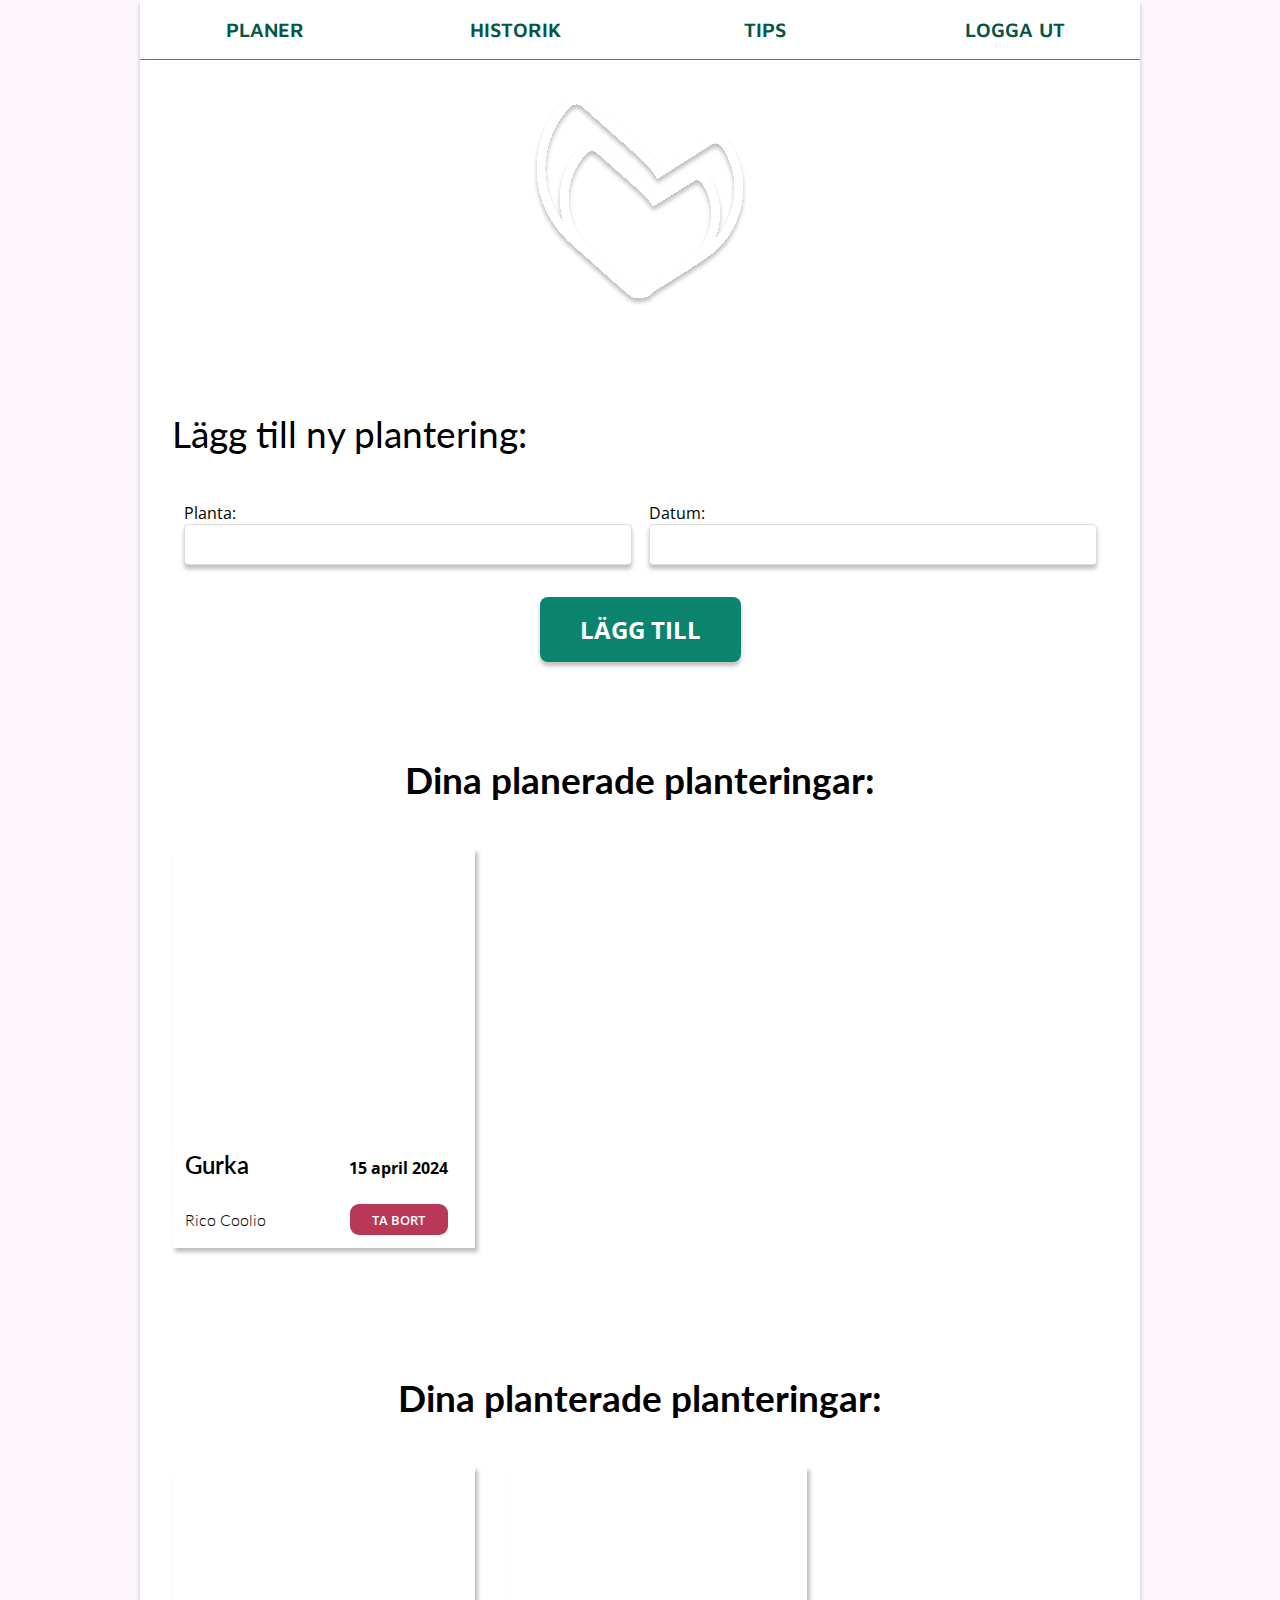
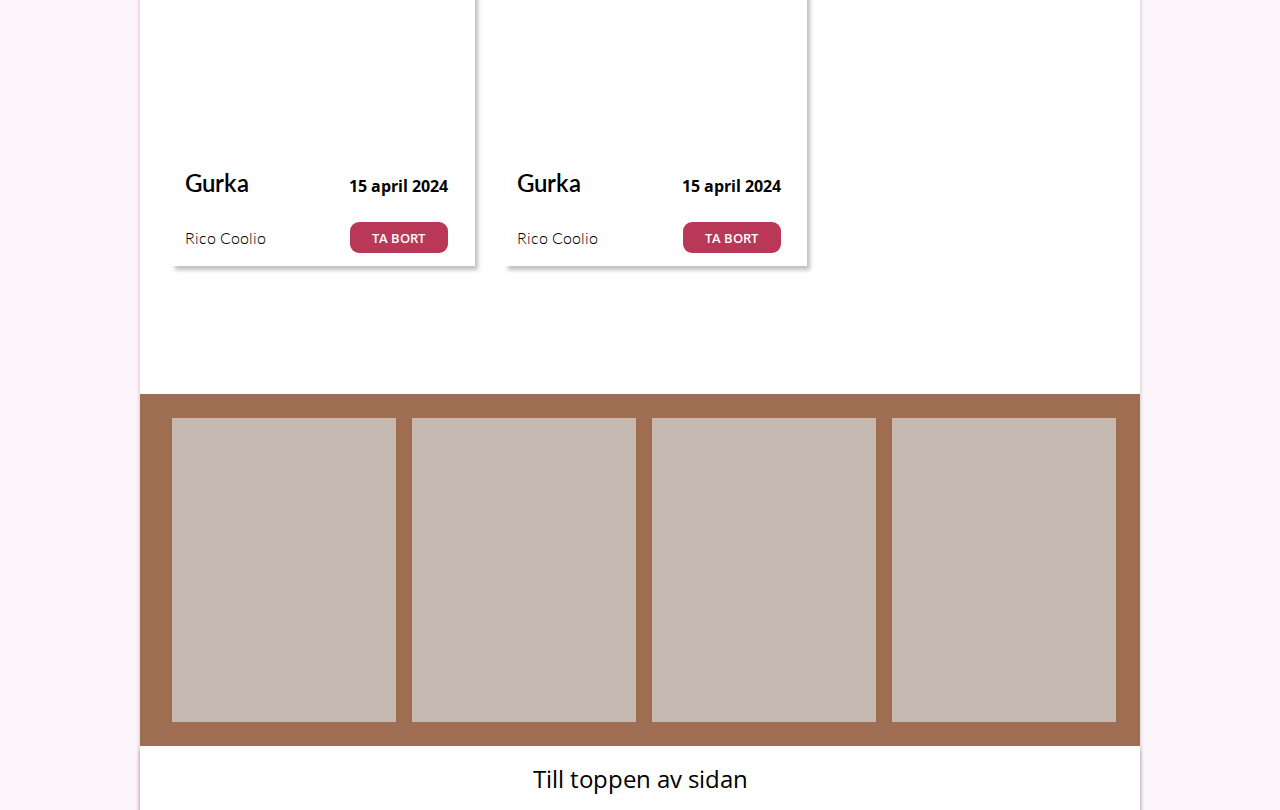
==== mina_sidor.html @ b03bbdb6 "Co-authored-by: Zypherkill <Zypherkill@users.noreply.github.com> Co-authored-by: Tim Verlage <Tivva3" ====
<!DOCTYPE html>
<html lang="en">
<head>
	<meta charset="UTF-8">
	<meta name="viewport" content="width=device-width, initial-scale=1.0">
	<link rel="stylesheet" href="style.css">
	<title>Mina Sidor</title>
</head>
<body>
	<div class="wrapper">
	<header class="mina-sidor-header">
		<nav class="navigation-menu">
			<a href="index.html">PLANER</a>
			<a href="#">HISTORIK</a>
			<a href="#">TIPS</a>
			<a href="#">LOGGA UT</a>
		</nav>
		<figure class="mina-sidor-logo">
		<img src="assets/plannedplanthoodlogo.svg" alt="Logotyp">
		<h1>Mina sidor</h1>
	</figure>
	</header>
	<main class="mina-sidor-main">
		<section class="form-input">
		<h2>Lägg till ny plantering:</h2>
		<form class="mina-sidor-input">
			<section class="input-grupp">
			<label for="plant">Planta:</label>
			<input type="text" id="plant" name="plant" value="">
		</section>
		<section class="input-grupp">
			<label for="date">Datum:</label>
			<input type="text" id="date" name="date" value="">
		</section>
		</form>
		<button class="add-btn">LÄGG TILL</button>
	</section>
	<h2>Dina planerade planteringar:</h2>
		<section class="mina-sidor-planned-1">
		<figure class="grid-view-1">
            <figure class="plant-1">
              <img src="assets/plant.svg" alt="Gurka">
            </figure>
            <section class="text-container">
            <h3>Gurka</h3>
            <h4>15 april 2024</h4>
            <p>Rico Coolio</p>
            <button class="ta-bort-btn">TA BORT</button>
          </section>
		</figure>
		</section>
		<h2>Dina planterade planteringar:</h2>
		<section class="mina-sidor-planned-2">
			<figure class="grid-view-1">
				<figure class="plant-1">
				  <img src="assets/plant.svg" alt="Gurka">
				</figure>
				<section class="text-container">
				<h3>Gurka</h3>
				<h4>15 april 2024</h4>
				<p>Rico Coolio</p>
				<button class="ta-bort-btn">TA BORT</button>
			  </section>
			</figure>
			<figure class="grid-view-1">
				<figure class="plant-1">
				  <img src="assets/plant.svg" alt="Gurka">
				</figure>
				<section class="text-container">
				<h3>Gurka</h3>
				<h4>15 april 2024</h4>
				<p>Rico Coolio</p>
				<button class="ta-bort-btn">TA BORT</button>
			  </section>
			</figure>
		</section>
	</main>

	<footer class="mina-sidor-footer">
		<section class="footer-grid">
			<figure class="footer-image-1">
			</figure>
			<figure class="footer-image-2">
			</figure>
			<figure class="footer-image-3">
			</figure>
			<figure class="footer-image-4">
			</figure>
		</section>
	<section class="footer-navigation">
		<a href="#">Till toppen av sidan</a>
	  </section>
	</footer>

</div>
</body>
</html>
---- style.css ----
@import url('https://fonts.googleapis.com/css2?family=Maven+Pro:wght@400..900&family=Open+Sans:ital,wght@0,300..800;1,300..800&family=Lato:ital,wght@0,100;0,300;0,400;0,700;0,900;1,100;1,300;1,400;1,700;1,900&display=swap');

* {
    box-sizing: border-box;
    margin: 0;
    padding: 0;
}

body {
    background-color: #FCF6FC;
    height: 100vh;
    display: flex;
    justify-content: center;
    align-items: flex-start;
}

.wrapper {
    max-width: 1000px;
    background-color: #FFFFFF;
    width: 100%;
    box-shadow: 0px 4px 4px 0px #00000040;
}

/* ****** HEADER ****** */

.header {
    display: grid;
    width: 100%;
    grid-template-columns: 1fr 1fr;
    grid-template-rows: auto auto;

    .box-bottom, .box-top, .header-img{
        display: flex;
        align-items: center;
        justify-content: center;
    }

    .header-img {
        background-image: url('https://images.unsplash.com/photo-1615671524701-9c3dde8fdaa0?q=80&w=2000&auto=format&fit=crop&ixlib=rb-4.0.3&ixid=M3wxMjA3fDB8MHxwaG90by1wYWdlfHx8fGVufDB8fHx8fA%3D%3D');
        background-size: cover;
        background-position: center;
        background-repeat: no-repeat;
        grid-column: 1;
        grid-row: 1/3;
    }
    .box-top {
        background-color: #9E6D52;
        grid-column: 2;
    }

    .box-bottom {
        background-color: #0A846E;
        grid-column: 2;
    }
    .box-top img, .box-bottom img{
        height: 80%;
    }
}

/* ****** NAVIGATION MENY ****** */
.navigation-menu {
    display: flex;
    list-style: none;
    font-family: 'Maven Pro', sans-serif;
    color: #055647;
    border-bottom: 1px solid #0f9e84;
    height: 3.75rem;
    align-items: center;
    font-size: 1.25rem;
    font-weight: 600;
    justify-content: space-around;

    a {
        text-decoration: none;
        color: inherit;
        line-height: 3.75rem;
        text-align: center;
        width: 25%;
    }

    a:hover {
        background-color: #0f9e84;
        color: white;
    }

}

/* ****** MAIN ****** */

.main-h1{
    font-family: "Maven Pro", sans-serif;
    font-weight: 500;
    margin-top: 2rem;
    color: #0A846E;
    font-size: 3rem;
    text-align: center;
}

/* wrapper runt cirkel o text */
.top-main-box, .bottom-main-box {
    margin: 2rem;
    width: auto;
    display: grid;
    gap:1rem;
    max-width: 95%;
}

.top-main-box {
    grid-template-columns: 1fr 2fr;
    align-items: center;
}

/* cirkel i main */
.circle-main {
    display: flex;
    align-items: center;
    justify-content: center;
    width: 380px;
    height: 380px;
    border-radius: 50%;
    background-color: #0A846E;
    overflow: hidden;
}

/* text ruta i main */
.top-main-text, .bottom-main-text {
    gap:1rem;
    margin-left: 2rem;
    display: flex;
    flex-direction: column;
}

/* h2 text */
.top-main-text h2, .bottom-main-text h2 {
    font-size: 2rem;
    font-weight: 700;
    font-family: "Open Sans", sans-serif;
    align-self: flex-start;
}

/* p text */
.top-main-text p, .bottom-main-text p {
    font-size: 1.1rem;
    font-family: "Open Sans", sans-serif;
}

/* Gemensam styling för gröna knappar */
.så-tips-btn, .visa-fler-btn, .planterade-plantor-btn, .add-btn {
    font-family: "Open Sans", sans-serif;
    background-color: #0A846E;
    color: white;
    padding: 1rem 2.5rem;
    border-radius: 8px;
    border: none;
    font-size: 1.5rem;
    font-weight: 700;
    cursor: pointer;
    box-shadow: 0px 4px 4px 0px #00000040;
}

/* Individuell styling för gröna knappar */

.så-tips-btn {
    align-self: flex-end;
}

.planterade-plantor-btn {
    align-self: flex-start;
}

.show-more { /* Centrerar "Visa fler" */
    display: flex;
    justify-content: center;
}

/* Styling för "plantkorten" */

.grid-section {
    display: grid;
    justify-content: center;
    grid-template-columns: repeat(3, 1fr);
    gap: 1.6rem;
    padding: 2rem;
}

.grid-section h2 {
    grid-column: 2/4;
    font-family: 'Lato', sans-serif;
    font-size: 2rem;
    font-weight: 600;
    text-align: center;
}

.grid-view-1,.grid-view-2,.grid-view-3,
.grid-view-4,.grid-view-5,.grid-view-6 {
    display: flex;
    flex-direction: column;
    box-shadow: 3px 4px 4px 0px #00000040;
    max-height: 25rem;
}

.ta-bort-btn{
    background-color: #B93857;
    color: white;
    padding: .1rem .4rem;
    border-radius: 9px;
    border: none;
    margin:.8rem .8rem ;
    cursor: pointer;
}

.ta-bort-btn:hover{
    background-color: #7e192f;
    color: white;

}

.text-container {
    display: grid;
    grid-template-columns: repeat(2, 1fr);
    grid-template-rows: repeat(2, 1fr);


    h3 {
        font-family: 'Lato', sans-serif;
        font-size: 1.5rem;
        font-weight: 600;
        grid-column: 1/2;
        grid-row: 1;
        align-self: flex-end;
        margin:.8rem .8rem;
        margin-right: 0;
    }

    p {
        grid-column: 1/2;
        grid-row: 2;
        font-family: 'Lato', sans-serif;
        font-size: 1rem;
        font-weight: 300;
        margin:.8rem .8rem;
        margin-right: 0;
        align-self: center;
    }

    h4 {
        grid-column: 2;
        grid-row: 1;
        font-family: 'Open Sans', sans-serif;
        font-size: 1rem;
        font-weight: bold;
        text-align: center;
        align-self: flex-end;
        margin:.8rem .8rem ;

    }

    button {
        grid-column: 2;
        font-family: 'Open Sans', sans-serif;
        padding: 0.4rem 1.4rem;
        justify-self: center;
        font-weight: 600;
        display: block;
    }

    .trash {
        display: none;
        grid-column: 2;
        justify-self: flex-end;
        border: none;
        font-size: 1.3rem;
        background-color: #FFFFFF;
    }



}

/* Bakgrundsbilder */
.plant-1 {
background-image: url(https://images.unsplash.com/photo-1518568403628-df55701ade9e?q=80&w=2940&auto=format&fit=crop&ixlib=rb-4.0.3&ixid=M3wxMjA3fDB8MHxwaG90by1wYWdlfHx8fGVufDB8fHx8fA%3D%3D);
}
.plant-2 {
    background-image: url(https://images.unsplash.com/photo-1596199050105-6d5d32222916?q=80&w=2639&auto=format&fit=crop&ixlib=rb-4.0.3&ixid=M3wxMjA3fDB8MHxwaG90by1wYWdlfHx8fGVufDB8fHx8fA%3D%3D);
}
.plant-3 {
    background-image: url(https://images.unsplash.com/photo-1565698228480-eec300c9679b?q=80&w=2806&auto=format&fit=crop&ixlib=rb-4.0.3&ixid=M3wxMjA3fDB8MHxwaG90by1wYWdlfHx8fGVufDB8fHx8fA%3D%3D);
}
.plant-4 {
    background-image: url(https://images.unsplash.com/photo-1687878269804-63e8b50e3ddc?q=80&w=2940&auto=format&fit=crop&ixlib=rb-4.0.3&ixid=M3wxMjA3fDB8MHxwaG90by1wYWdlfHx8fGVufDB8fHx8fA%3D%3D);
}
.plant-5 {
    background-image: url(https://images.unsplash.com/photo-1555447740-03e40562af94?q=80&w=2787&auto=format&fit=crop&ixlib=rb-4.0.3&ixid=M3wxMjA3fDB8MHxwaG90by1wYWdlfHx8fGVufDB8fHx8fA%3D%3D);
}
.plant-6 {
    background-image: url(https://images.unsplash.com/photo-1627989230968-d0b8e2d1a398?q=80&w=2962&auto=format&fit=crop&ixlib=rb-4.0.3&ixid=M3wxMjA3fDB8MHxwaG90by1wYWdlfHx8fGVufDB8fHx8fA%3D%3D);
}

/* Styling på korten */
.plant-1, .plant-2, .plant-3, .plant-4, .plant-5, .plant-6 {
    height: 25rem;
    display: flex;
    align-items: center;
    justify-content: center;
    background-size: cover;
    background-position: center;
    background-repeat: no-repeat;
}

.bottom-main-box{
    grid-template-columns: 2fr 1fr;
    align-items: center;
}

/* Nikkis sjukt fräna streck */

hr {
    border: none;
    border-top: 3px solid #055647;
    max-width: 33%;
    min-width: 18rem;
    margin: 91px auto 69px auto;
    height: 3px;
}

/* ***FOOTER*** */

.footer-img {
    color: white;
    background-image: url('https://images.unsplash.com/photo-1586281010691-f9da4be5b1f7?q=80&w=2787&auto=format&fit=crop&ixlib=rb-4.0.3&ixid=M3wxMjA3fDB8MHxwaG90by1wYWdlfHx8fGVufDB8fHx8fA%3D%3D');
    background-size: cover;
    background-position: center;
    background-repeat: no-repeat;
    display: grid;
    grid-template-columns: 1fr 1fr;
    height: 30rem;
}

.footer-left {
    display: flex;
    flex-direction: column;
    align-items: center;
    justify-content: center;

    background-color: rgba(0, 0, 0, 0.79);
    padding: 20px;
    position: relative;
    font-family: 'Maven Pro';
}

.footer-left h2 {
    margin: 0;
    flex-grow: 1;
    display: flex;
    align-items: center;
    font-size: 64px;
    font-weight: 500;
    line-height: 75.2px;
}

.contact {
    display: flex;
    justify-content: space-between;
    gap: 8px;
    width: 100%;
    margin-top: auto;
}

.phone, .mail {
    display: flex;
    align-items: center;
    gap: 8px;
}

.phone i, .mail i {
    font-size: 1em;
    color: #ffffff;
}

.phone p, .mail p {
    margin: 0;
    font-size: 20px;
    font-weight: 400;
    color: #ffffff;
}

.footer-right {
    align-self: center;
    justify-self: center;
}

footer a {
    text-decoration: none;
    color: inherit;
    display: flex;
    justify-content: center;
    align-items: center;
    height: 4rem;
    font-size: 24px;
    font-family: 'Open Sans';
}

.footer-navigation {
    box-shadow: 0px 4px 4px 0px #00000040;
}

/* Våra planerade planteringar centrerad */
h2{
    font-family:'Lato', sans-serif;
    text-align: center;
}


/* Mina sidor styling */
.mina-sidor-logo {
    height: 20rem;
    background-image: url(https://images.unsplash.com/photo-1586281010691-f9da4be5b1f7?q=80&w=2787&auto=format&fit=crop&ixlib=rb-4.0.3&ixid=M3wxMjA3fDB8MHxwaG90by1wYWdlfHx8fGVufDB8fHx8fA%3D%3D);
    background-size: cover;
    background-position: center;
    background-repeat: no-repeat;
    display: flex;
    justify-content: center;
    align-items: center;
    flex-direction: column;
    color: white;
    font-family: 'Maven Pro', sans-serif;
}

.form-input{ /* Wrappar runt hela formen */
    display: flex;
    flex-direction: column;
    align-items: center;
    font-family: 'Open Sans', sans-serif;
    margin: 0 2rem 6rem 2rem;
}

.form-input h2 {
    align-self: flex-start;
    margin: 2rem 0 1.25rem 0;
    font-size: 2rem;
    font-weight: 400;
}

.input-grupp {
    display: flex;
    flex-direction: column;
}

.mina-sidor-input {
    display: flex;
    margin-bottom: 2rem;
    gap: 17px;
}
.mina-sidor-input input {

    width: 28rem;
    padding: 8px;
    border: 1px solid #ddd;
    border-radius: 4px;
    box-shadow: 0px 4px 4px 0px rgba(0, 0, 0, 0.25);
    font-size: 1.25rem;
}

.mina-sidor-planned-1, .mina-sidor-planned-2 {
    display: grid;
    grid-template-columns: repeat(3, 1fr);
    gap: 30px;
    margin-bottom: 8rem;
    padding-left: 2rem;
}

.mina-sidor-main h2 {
    margin-bottom: 46px;
    font-size: 2.3rem;
}

.footer-grid {
    display: grid;
    background-color: #9E6D52;
    grid-template-columns: repeat(4, 1fr);
    column-gap: 1rem;
    padding: 0 2rem;

    .footer-image-1, .footer-image-2, .footer-image-3, .footer-image-4 {
        background-size: cover;
        background-position: center;
        background-repeat: no-repeat;
        margin: 1.5rem 0;
        height: 19rem;
        width: 14rem;
        background-color: lightgray;
        opacity: 75%;
    }

    .footer-image-1 {
        background-image: url(https://plus.unsplash.com/premium_photo-1678344170545-c3edef92a16e?q=80&w=2942&auto=format&fit=crop&ixlib=rb-4.0.3&ixid=M3wxMjA3fDB8MHxwaG90by1wYWdlfHx8fGVufDB8fHx8fA%3D%3D);
        grid-column: 1;
    }
    .footer-image-2 {
        background-image: url(https://images.unsplash.com/photo-1515150144380-bca9f1650ed9?q=80&w=2787&auto=format&fit=crop&ixlib=rb-4.0.3&ixid=M3wxMjA3fDB8MHxwaG90by1wYWdlfHx8fGVufDB8fHx8fA%3D%3D);
        grid-column: 2;
    }

    .footer-image-3 {
        background-image: url(https://images.unsplash.com/photo-1464226184884-fa280b87c399?q=80&w=2500&auto=format&fit=crop&ixlib=rb-4.0.3&ixid=M3wxMjA3fDB8MHxwaG90by1wYWdlfHx8fGVufDB8fHx8fA%3D%3D);
        grid-column: 3;
    }

    .footer-image-4 {
        background-image: url(https://plus.unsplash.com/premium_photo-1681398651047-78491e34f66a?q=80&w=2940&auto=format&fit=crop&ixlib=rb-4.0.3&ixid=M3wxMjA3fDB8MHxwaG90by1wYWdlfHx8fGVufDB8fHx8fA%3D%3D);
        grid-column: 4;

    }


}

/* MEDIA QUERIES */

@media screen and (max-width: 600px) {
   /* Header */
    .header {
        grid-template-columns: 1fr 1fr;
        grid-template-rows: 2.5fr 1fr;
    }
    .header .header-img{
        grid-column: 1 / 3;
        grid-row: 1;

    }
    .header .box-top{
        grid-column: 1;
        grid-row: 2;

        img {
            height: 70%;
        }
    }
    .header .box-bottom{
        grid-column: 2;
        grid-row: 2;
    }

    /* Nav */
    .navigation-menu {
        display: none;
    }

    .top-main-box, .bottom-main-box, .footer-img {
        display: flex;
        flex-direction: column-reverse;
        text-align: center;
    }
    .top-main-text h2, .bottom-main-text h2{
        align-self: center;
    }

    .så-tips-btn, .planterade-plantor-btn {
        align-self: center;
    }

    .grid-section {
        grid-template-columns: repeat(2, 1fr);
        padding: 1rem;
        gap: 1rem;

        img {
            height: 70%;
        }

        h4, p {
            font-size: 0.8rem;
        }
        h3 {
            font-size: 1.1rem;
        }

        button {
            display: none;
        }

        .trash{
            display: block;
        }
    }


    .grid-view-1,.grid-view-2,.grid-view-3,
    .grid-view-4,.grid-view-5,.grid-view-6 {
        max-height: 20rem;
    }

    .main-h1 {
        font-size: 2rem;
    }

    .top-main-text h2, .bottom-main-text h2 {
        font-size: 1.5rem;
    }

    .top-main-text, .bottom-main-text {
        margin-left: 0;
    }

    .så-tips-btn, .visa-fler-btn, .planterade-plantor-btn {
        padding: 0.5rem 1.7rem;
        border-radius: 12px;
        margin: 1.5rem 0;
    }

    .bottom-main-box {
        row-gap: 3rem;
    }
}
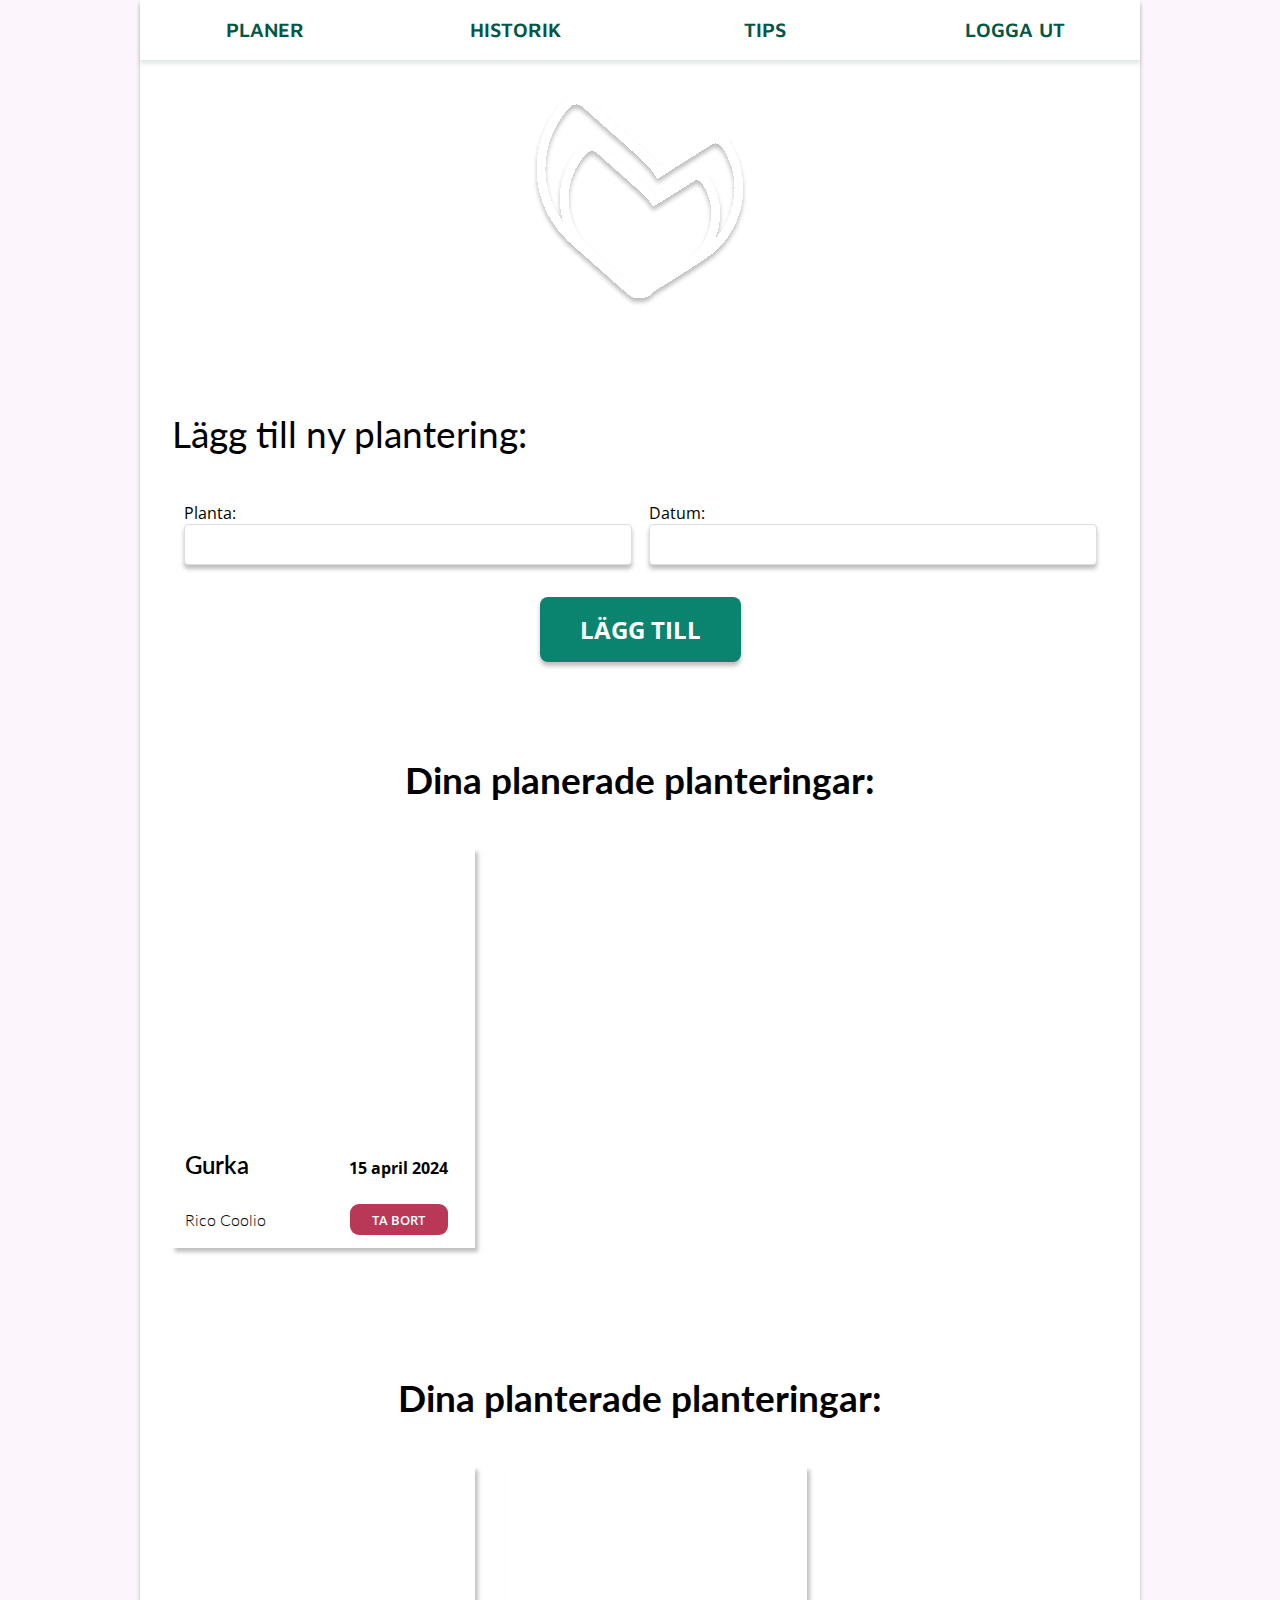
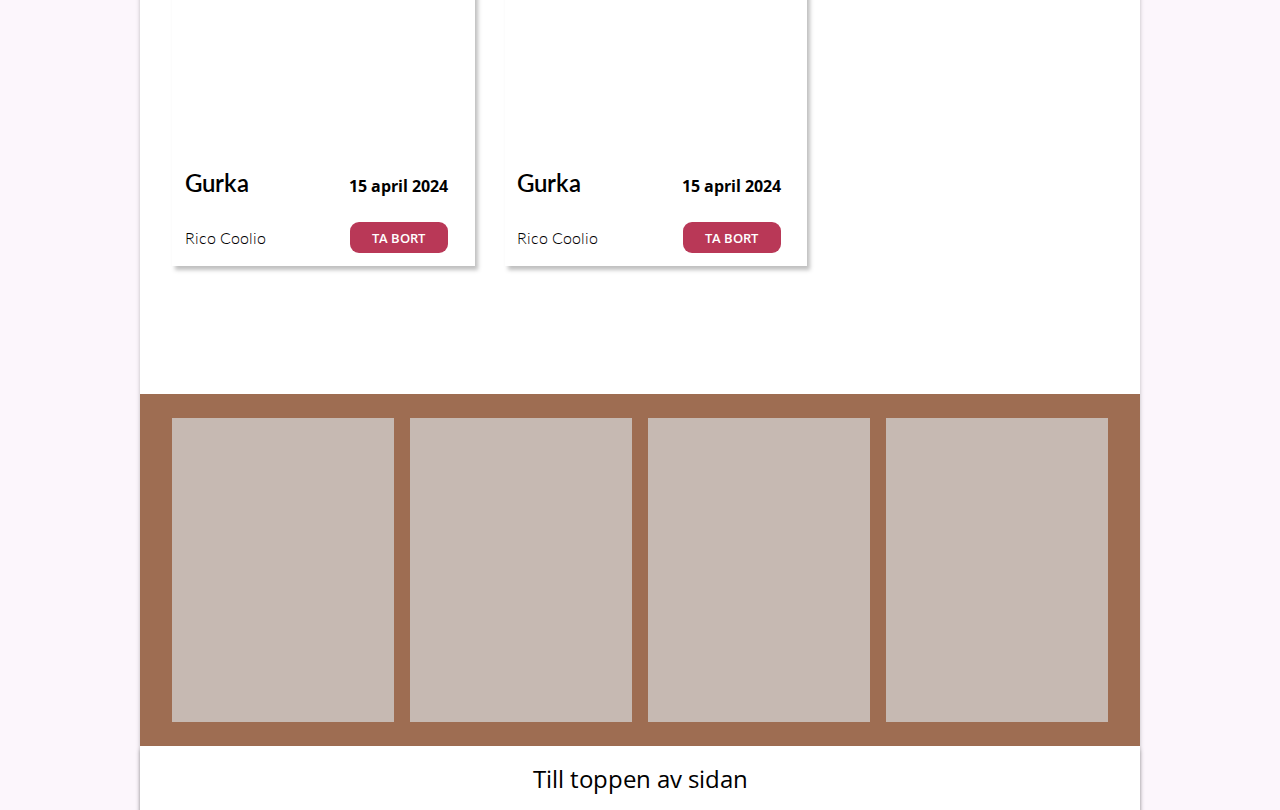
==== commit 1c060e2c: "Co-authored-by: Zypherkill <Zypherkill@users.noreply.github.com>" ====
--- a/mina_sidor.html
+++ b/mina_sidor.html
@@ -21,14 +21,14 @@
 	</figure>
 	</header>
 	<main class="mina-sidor-main">
-		<section class="form-input">
+		<section class="form-wrapper">
 		<h2>Lägg till ny plantering:</h2>
 		<form class="mina-sidor-input">
-			<section class="input-grupp">
+			<section class="input-wrapper">
 			<label for="plant">Planta:</label>
 			<input type="text" id="plant" name="plant" value="">
 		</section>
-		<section class="input-grupp">
+		<section class="input-wrapper">
 			<label for="date">Datum:</label>
 			<input type="text" id="date" name="date" value="">
 		</section>
--- a/style.css
+++ b/style.css
@@ -55,17 +55,19 @@
     .box-top img, .box-bottom img{
         height: 80%;
     }
+
+    .hamburger-menu {
+        display: none;
+    }
 }
 
 /* ****** NAVIGATION MENY ****** */
 .navigation-menu {
     display: flex;
-    list-style: none;
     font-family: 'Maven Pro', sans-serif;
     color: #055647;
-    border-bottom: 1px solid #0f9e84;
+    box-shadow: 0px 4px 4px 0px #03382F1C;
     height: 3.75rem;
-    align-items: center;
     font-size: 1.25rem;
     font-weight: 600;
     justify-content: space-around;
@@ -313,9 +315,9 @@
     align-items: center;
 }
 
-/* Nikkis sjukt fräna streck */
-
-hr {
+/* Nikkis sjukt fräna streck och sjukt fräna hamburgermeny */
+
+main hr {
     border: none;
     border-top: 3px solid #055647;
     max-width: 33%;
@@ -324,9 +326,25 @@
     height: 3px;
 }
 
+.hamburger-menu {
+    position: absolute;
+    top: 0;
+    right: 1rem;
+}
+
+.hamburger-menu hr {
+    width: 2.5rem;
+    height: 6px;
+    background-color: white;
+    border: none;
+    margin: 6.5px 0;
+    border-radius: 10px;
+    box-shadow: 0px 4px 4px 0px #00000040;
+}
+
 /* ***FOOTER*** */
-
 .footer-img {
+    width: 100%;
     color: white;
     background-image: url('https://images.unsplash.com/photo-1586281010691-f9da4be5b1f7?q=80&w=2787&auto=format&fit=crop&ixlib=rb-4.0.3&ixid=M3wxMjA3fDB8MHxwaG90by1wYWdlfHx8fGVufDB8fHx8fA%3D%3D');
     background-size: cover;
@@ -342,7 +360,6 @@
     flex-direction: column;
     align-items: center;
     justify-content: center;
-
     background-color: rgba(0, 0, 0, 0.79);
     padding: 20px;
     position: relative;
@@ -374,7 +391,7 @@
 }
 
 .phone i, .mail i {
-    font-size: 1em;
+    font-size: 1.5rem;
     color: #ffffff;
 }
 
@@ -427,7 +444,7 @@
     font-family: 'Maven Pro', sans-serif;
 }
 
-.form-input{ /* Wrappar runt hela formen */
+.form-wrapper { /* Wrappar runt hela formen */
     display: flex;
     flex-direction: column;
     align-items: center;
@@ -435,14 +452,14 @@
     margin: 0 2rem 6rem 2rem;
 }
 
-.form-input h2 {
+.form-wrapper h2 {
     align-self: flex-start;
     margin: 2rem 0 1.25rem 0;
     font-size: 2rem;
     font-weight: 400;
 }
 
-.input-grupp {
+.input-wrapper {
     display: flex;
     flex-direction: column;
 }
@@ -482,13 +499,13 @@
     column-gap: 1rem;
     padding: 0 2rem;
 
+
     .footer-image-1, .footer-image-2, .footer-image-3, .footer-image-4 {
         background-size: cover;
         background-position: center;
         background-repeat: no-repeat;
         margin: 1.5rem 0;
         height: 19rem;
-        width: 14rem;
         background-color: lightgray;
         opacity: 75%;
     }
@@ -522,7 +539,7 @@
    /* Header */
     .header {
         grid-template-columns: 1fr 1fr;
-        grid-template-rows: 2.5fr 1fr;
+        grid-template-rows: 2fr 1fr;
     }
     .header .header-img{
         grid-column: 1 / 3;
@@ -540,6 +557,14 @@
     .header .box-bottom{
         grid-column: 2;
         grid-row: 2;
+
+        img {
+            height: 70%;
+        }
+    }
+
+    .header .hamburger-menu {
+        display: block;
     }
 
     /* Nav */
@@ -561,7 +586,7 @@
     }
 
     .grid-section {
-        grid-template-columns: repeat(2, 1fr);
+        grid-template-columns: 1fr 1fr;
         padding: 1rem;
         gap: 1rem;
 
@@ -569,11 +594,18 @@
             height: 70%;
         }
 
-        h4, p {
-            font-size: 0.8rem;
+        h4 {
+            font-size: 14px;
+            margin: 12px 0;
+        }
+
+        p {
+            font-size: 10px;
+            font-weight: 700;
         }
         h3 {
-            font-size: 1.1rem;
+            font-size: 14px;
+            font-weight: 600;
         }
 
         button {
@@ -612,4 +644,19 @@
     .bottom-main-box {
         row-gap: 3rem;
     }
+
+    .footer-img {
+        display: grid;
+        grid-template-columns: 1fr;
+        grid-template-rows: 1fr 1fr;
+        height: 40rem;
+
+        .footer-right {
+            grid-row: 1;
+        }
+
+        .footer-left {
+            grid-row: 2;
+        }
+    }
 }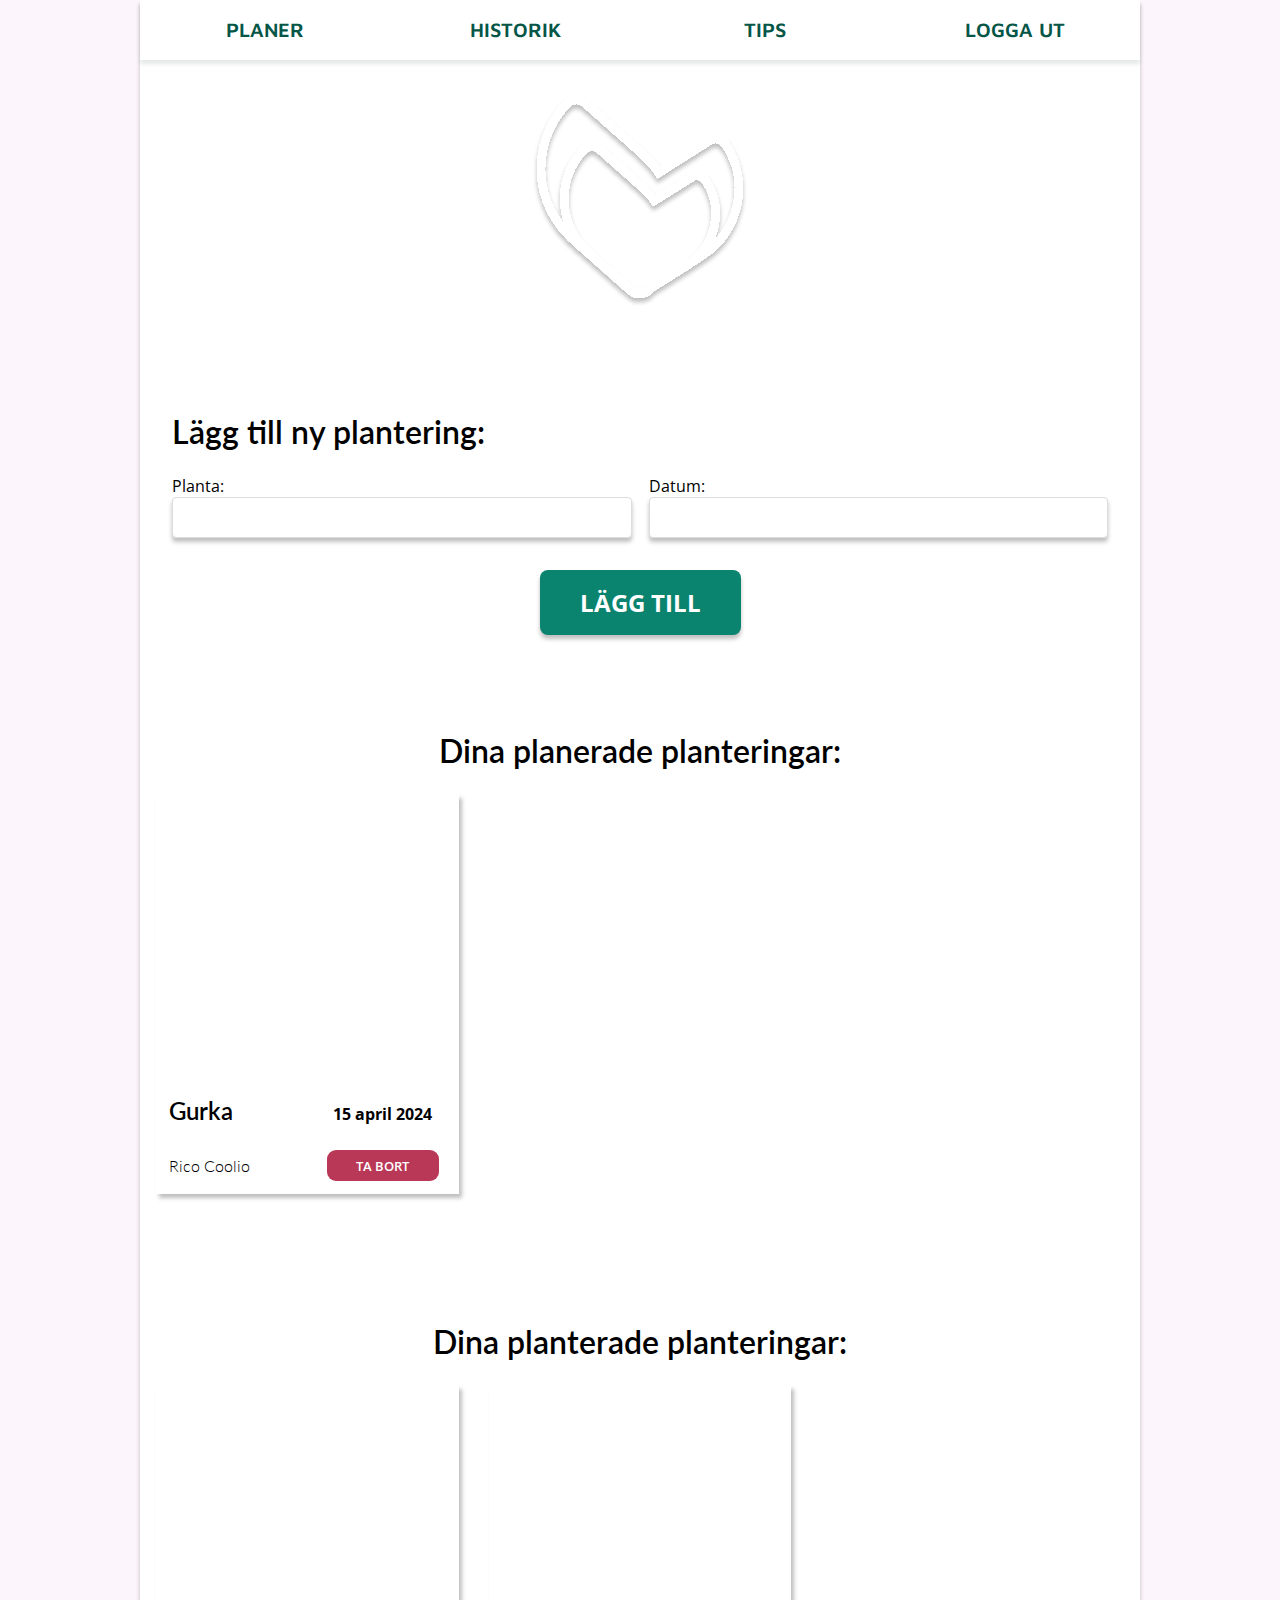
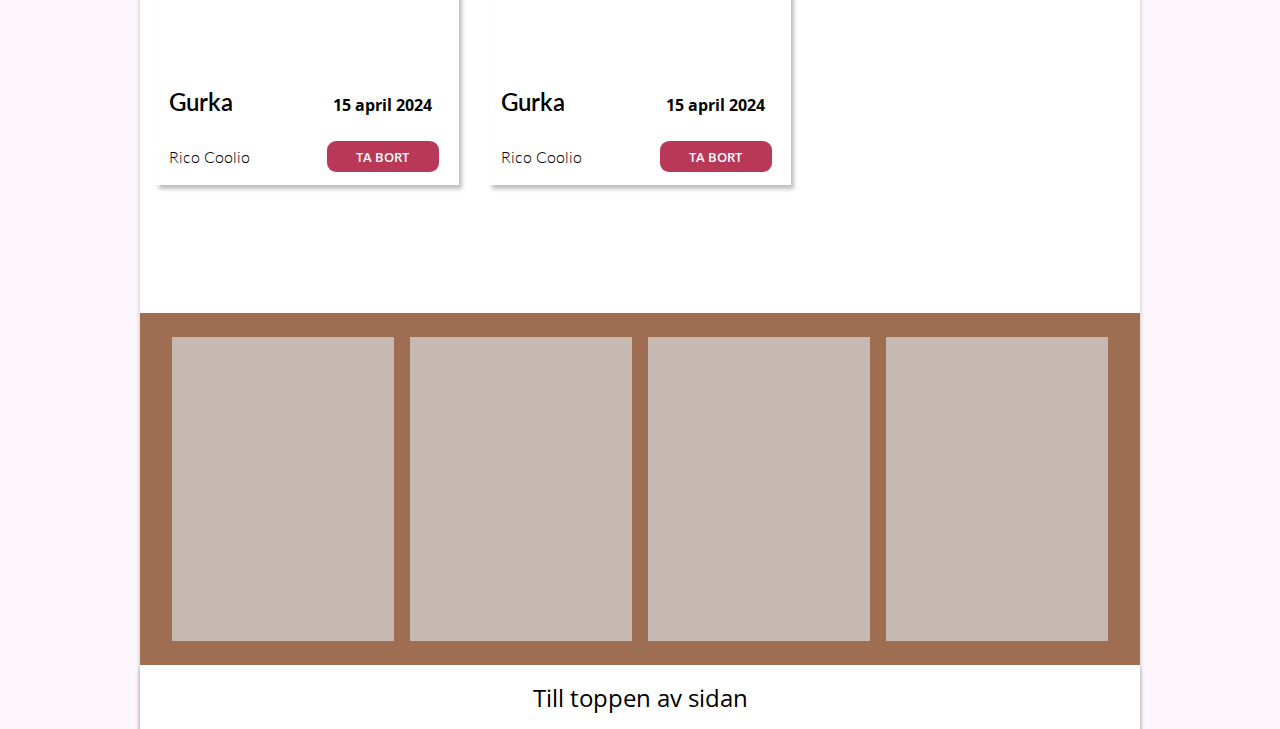
==== commit ed93af9b: "Co-authored-by: Zypherkill <Zypherkill@users.noreply.github.com> Co-authored-by: Tim Verlage <Tivva3" ====
--- a/mina_sidor.html
+++ b/mina_sidor.html
@@ -4,11 +4,15 @@
 	<meta charset="UTF-8">
 	<meta name="viewport" content="width=device-width, initial-scale=1.0">
 	<link rel="stylesheet" href="style.css">
+	<link href="https://cdnjs.cloudflare.com/ajax/libs/font-awesome/6.0.0-beta3/css/all.min.css" rel="stylesheet">
 	<title>Mina Sidor</title>
 </head>
 <body>
 	<div class="wrapper">
 	<header class="mina-sidor-header">
+		<section class="hamburger-menu">
+			<hr><hr><hr>
+		  </section>
 		<nav class="navigation-menu">
 			<a href="index.html">PLANER</a>
 			<a href="#">HISTORIK</a>
@@ -46,6 +50,7 @@
             <h4>15 april 2024</h4>
             <p>Rico Coolio</p>
             <button class="ta-bort-btn">TA BORT</button>
+			<button class="trash"><i class="fa-solid fa-trash-can" style="color: #b93857;"></i></button>
           </section>
 		</figure>
 		</section>
@@ -60,6 +65,7 @@
 				<h4>15 april 2024</h4>
 				<p>Rico Coolio</p>
 				<button class="ta-bort-btn">TA BORT</button>
+				<button class="trash"><i class="fa-solid fa-trash-can" style="color: #b93857;"></i></button>
 			  </section>
 			</figure>
 			<figure class="grid-view-1">
@@ -71,6 +77,7 @@
 				<h4>15 april 2024</h4>
 				<p>Rico Coolio</p>
 				<button class="ta-bort-btn">TA BORT</button>
+				<button class="trash"><i class="fa-solid fa-trash-can" style="color: #b93857;"></i></button>
 			  </section>
 			</figure>
 		</section>
--- a/style.css
+++ b/style.css
@@ -59,6 +59,10 @@
     .hamburger-menu {
         display: none;
     }
+}
+
+.mina-sidor-header .hamburger-menu {
+    display: none;
 }
 
 /* ****** NAVIGATION MENY ****** */
@@ -257,13 +261,14 @@
 
     }
 
-    button {
+    .ta-bort-btn {
         grid-column: 2;
         font-family: 'Open Sans', sans-serif;
         padding: 0.4rem 1.4rem;
         justify-self: center;
         font-weight: 600;
         display: block;
+        width: 7rem;
     }
 
     .trash {
@@ -274,9 +279,6 @@
         font-size: 1.3rem;
         background-color: #FFFFFF;
     }
-
-
-
 }
 
 /* Bakgrundsbilder */
@@ -328,7 +330,7 @@
 
 .hamburger-menu {
     position: absolute;
-    top: 0;
+    top: 0.5rem;
     right: 1rem;
 }
 
@@ -444,7 +446,7 @@
     font-family: 'Maven Pro', sans-serif;
 }
 
-.form-wrapper { /* Wrappar runt hela formen */
+.form-wrapper {
     display: flex;
     flex-direction: column;
     align-items: center;
@@ -462,16 +464,19 @@
 .input-wrapper {
     display: flex;
     flex-direction: column;
+    width: 100%
 }
 
 .mina-sidor-input {
     display: flex;
+    gap: 17px;
+    width: 100%;
     margin-bottom: 2rem;
-    gap: 17px;
-}
+}
+
 .mina-sidor-input input {
 
-    width: 28rem;
+    width: 100%;
     padding: 8px;
     border: 1px solid #ddd;
     border-radius: 4px;
@@ -480,22 +485,25 @@
 }
 
 .mina-sidor-planned-1, .mina-sidor-planned-2 {
+    width: 100%;
+    min-width: 800px;
     display: grid;
     grid-template-columns: repeat(3, 1fr);
     gap: 30px;
     margin-bottom: 8rem;
-    padding-left: 2rem;
+    padding: 0 1rem;
 }
 
 .mina-sidor-main h2 {
-    margin-bottom: 46px;
-    font-size: 2.3rem;
+    margin-bottom: 1.5rem;
+    font-size: 2rem;
+    font-weight: 600;
 }
 
 .footer-grid {
     display: grid;
     background-color: #9E6D52;
-    grid-template-columns: repeat(4, 1fr);
+    grid-template-columns:repeat(4, 1fr);
     column-gap: 1rem;
     padding: 0 2rem;
 
@@ -512,22 +520,17 @@
 
     .footer-image-1 {
         background-image: url(https://plus.unsplash.com/premium_photo-1678344170545-c3edef92a16e?q=80&w=2942&auto=format&fit=crop&ixlib=rb-4.0.3&ixid=M3wxMjA3fDB8MHxwaG90by1wYWdlfHx8fGVufDB8fHx8fA%3D%3D);
-        grid-column: 1;
     }
     .footer-image-2 {
         background-image: url(https://images.unsplash.com/photo-1515150144380-bca9f1650ed9?q=80&w=2787&auto=format&fit=crop&ixlib=rb-4.0.3&ixid=M3wxMjA3fDB8MHxwaG90by1wYWdlfHx8fGVufDB8fHx8fA%3D%3D);
-        grid-column: 2;
     }
 
     .footer-image-3 {
         background-image: url(https://images.unsplash.com/photo-1464226184884-fa280b87c399?q=80&w=2500&auto=format&fit=crop&ixlib=rb-4.0.3&ixid=M3wxMjA3fDB8MHxwaG90by1wYWdlfHx8fGVufDB8fHx8fA%3D%3D);
-        grid-column: 3;
     }
 
     .footer-image-4 {
         background-image: url(https://plus.unsplash.com/premium_photo-1681398651047-78491e34f66a?q=80&w=2940&auto=format&fit=crop&ixlib=rb-4.0.3&ixid=M3wxMjA3fDB8MHxwaG90by1wYWdlfHx8fGVufDB8fHx8fA%3D%3D);
-        grid-column: 4;
-
     }
 
 
@@ -563,7 +566,7 @@
         }
     }
 
-    .header .hamburger-menu {
+    .header .hamburger-menu, .mina-sidor-header .hamburger-menu {
         display: block;
     }
 
@@ -600,20 +603,22 @@
         }
 
         p {
-            font-size: 10px;
+            font-size: 13px;
             font-weight: 700;
         }
         h3 {
-            font-size: 14px;
+            font-size: 18px;
             font-weight: 600;
         }
 
-        button {
+        .ta-bort-btn {
             display: none;
         }
 
         .trash{
             display: block;
+            padding: 0;
+            padding-right: 20px;
         }
     }
 
@@ -659,4 +664,102 @@
             grid-row: 2;
         }
     }
+
+    .mina-sidor-logo {
+        height: 30rem;
+    }
+
+    .mina-sidor-input {
+        flex-direction: column;
+    }
+
+    .mina-sidor-planned-1 {
+        grid-template-columns: 1fr;
+        width: 50%;
+        min-width: 183px;
+    }
+
+    .mina-sidor-planned-2 {
+        grid-template-columns: 1fr 1fr;
+        column-gap: 1rem;
+        min-width: 350px;
+        }
+
+    .mina-sidor-planned-1, .mina-sidor-planned-2 {
+        margin-bottom: 5rem;
+            .grid-view-1 {
+             height: 20rem;
+             column-gap: 10px;
+             img {
+                display: none;
+                }
+
+            h4 {
+                font-size: 16px;
+                margin: 12px 0;
+                }
+
+            p {
+                font-size: 16px;
+                font-weight: 300;
+            }
+            h3 {
+                font-size: 24px;
+                font-weight: 400;
+            }
+
+            .ta-bort-btn {
+                display: none;
+
+            }
+
+            .trash{
+                display: block;
+                padding: 0;
+                padding-right: 20px;
+            }
+        }
+    }
+
+    .mina-sidor-main h2 {
+        font-size: 1rem;
+    }
+
+    .form-wrapper { /* Wrappar runt hela formen */
+        align-items: flex-start;
+        margin-left: 1rem;
+
+    }
+
+    .form-wrapper h2 {
+        align-self: center;
+
+    }
+
+    .add-btn{
+        align-self: center ;
+        padding: .6rem 1.5rem;
+        border-radius: 9px;
+        font-size: 1.2rem;
+        margin:0;
+    }
+
+    /* Footer grid */
+    .footer-grid{
+        grid-template-columns: repeat(2, 1fr);
+        padding: 0 1rem;
+        .footer-image-1, .footer-image-2, .footer-image-3, .footer-image-4 {
+            height: 7.5rem;
+
+
+        }
+        .footer-image-1, .footer-image-2{
+            margin-bottom:0 ;
+        }
+        .footer-image-3, .footer-image-4{
+            margin-top: 1rem;
+        }
+
+    }
+
 }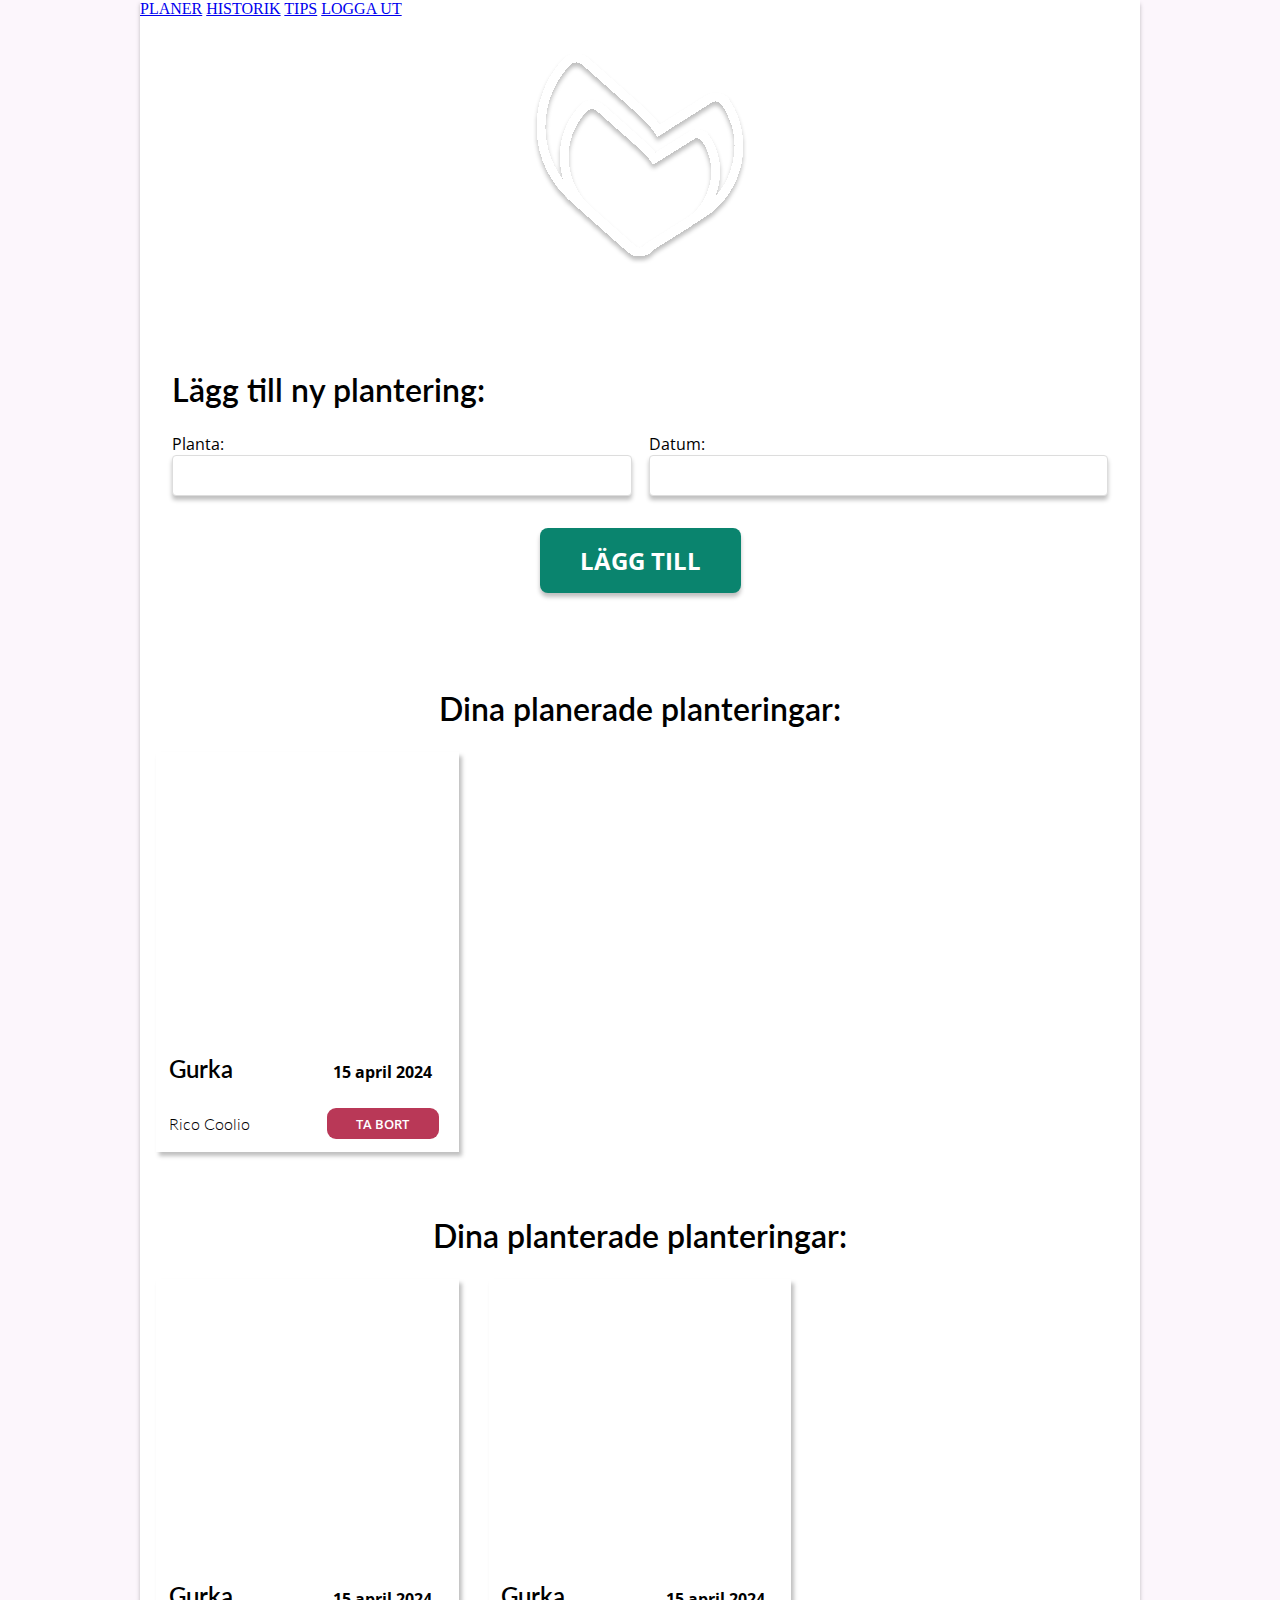
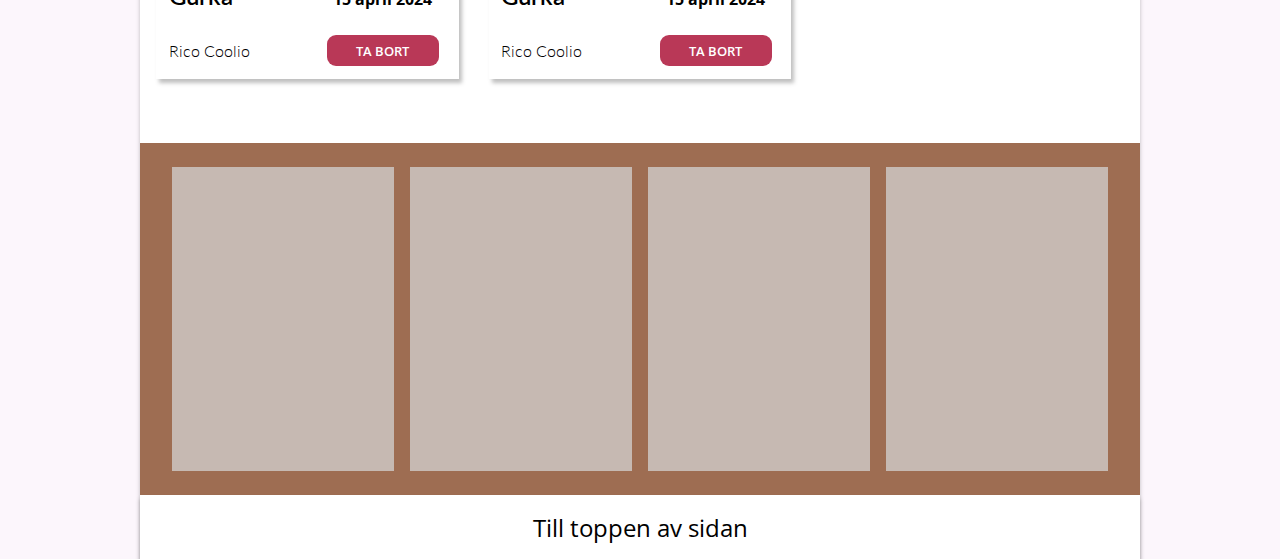
==== commit 24d975ed: "Update" ====
--- a/mina_sidor.html
+++ b/mina_sidor.html
@@ -12,7 +12,7 @@
 	<header class="mina-sidor-header">
 		<section class="hamburger-menu">
 			<hr><hr><hr>
-		  </section>
+		</section>
 		<nav class="navigation-menu">
 			<a href="index.html">PLANER</a>
 			<a href="#">HISTORIK</a>
@@ -43,7 +43,7 @@
 		<section class="mina-sidor-planned-1">
 		<figure class="grid-view-1">
             <figure class="plant-1">
-              <img src="assets/plant.svg" alt="Gurka">
+            <img src="assets/plant.svg" alt="Gurka">
             </figure>
             <section class="text-container">
             <h3>Gurka</h3>
@@ -51,14 +51,14 @@
             <p>Rico Coolio</p>
             <button class="ta-bort-btn">TA BORT</button>
 			<button class="trash"><i class="fa-solid fa-trash-can" style="color: #b93857;"></i></button>
-          </section>
+        </section>
 		</figure>
 		</section>
 		<h2>Dina planterade planteringar:</h2>
 		<section class="mina-sidor-planned-2">
 			<figure class="grid-view-1">
 				<figure class="plant-1">
-				  <img src="assets/plant.svg" alt="Gurka">
+				<img src="assets/plant.svg" alt="Gurka">
 				</figure>
 				<section class="text-container">
 				<h3>Gurka</h3>
@@ -66,11 +66,11 @@
 				<p>Rico Coolio</p>
 				<button class="ta-bort-btn">TA BORT</button>
 				<button class="trash"><i class="fa-solid fa-trash-can" style="color: #b93857;"></i></button>
-			  </section>
+			</section>
 			</figure>
 			<figure class="grid-view-1">
 				<figure class="plant-1">
-				  <img src="assets/plant.svg" alt="Gurka">
+				<img src="assets/plant.svg" alt="Gurka">
 				</figure>
 				<section class="text-container">
 				<h3>Gurka</h3>
@@ -78,7 +78,7 @@
 				<p>Rico Coolio</p>
 				<button class="ta-bort-btn">TA BORT</button>
 				<button class="trash"><i class="fa-solid fa-trash-can" style="color: #b93857;"></i></button>
-			  </section>
+			</section>
 			</figure>
 		</section>
 	</main>
@@ -96,7 +96,7 @@
 		</section>
 	<section class="footer-navigation">
 		<a href="#">Till toppen av sidan</a>
-	  </section>
+	</section>
 	</footer>
 
 </div>
--- a/style.css
+++ b/style.css
@@ -6,6 +6,7 @@
     padding: 0;
 }
 
+/* Sätter flexbox på body för att centrera wrappern */
 body {
     background-color: #FCF6FC;
     height: 100vh;
@@ -14,6 +15,7 @@
     align-items: flex-start;
 }
 
+/* Wrapper runt allt content */
 .wrapper {
     max-width: 1000px;
     background-color: #FFFFFF;
@@ -23,11 +25,11 @@
 
 /* ****** HEADER ****** */
 
-.header {
+.index-header {
     display: grid;
     width: 100%;
     grid-template-columns: 1fr 1fr;
-    grid-template-rows: auto auto;
+    grid-template-rows: 1fr 1fr;
 
     .box-bottom, .box-top, .header-img{
         display: flex;
@@ -35,6 +37,7 @@
         justify-content: center;
     }
 
+    /* Placerar en bild som bakgrund i den första columnen */
     .header-img {
         background-image: url('https://images.unsplash.com/photo-1615671524701-9c3dde8fdaa0?q=80&w=2000&auto=format&fit=crop&ixlib=rb-4.0.3&ixid=M3wxMjA3fDB8MHxwaG90by1wYWdlfHx8fGVufDB8fHx8fA%3D%3D');
         background-size: cover;
@@ -43,30 +46,49 @@
         grid-column: 1;
         grid-row: 1/3;
     }
+
+    /* Ger korrekt bakgrundsfärg på den översta lådan och placering i andra kolumnen */
     .box-top {
         background-color: #9E6D52;
         grid-column: 2;
     }
 
+    /* Ger korrekt bakgrundsfärg på den nedersta lådan och placering i andra kolumnen */
     .box-bottom {
         background-color: #0A846E;
         grid-column: 2;
     }
+    /* Justerar storleken på bilden som ligger i html */
     .box-top img, .box-bottom img{
         height: 80%;
     }
-
-    .hamburger-menu {
-        display: none;
-    }
-}
-
-.mina-sidor-header .hamburger-menu {
+}
+
+/* Skapar hamburger meny för mobilversionen */
+.hamburger-menu {
+    position: absolute;
+    top: 0.5rem;
+    right: 1rem;
+}
+
+.hamburger-menu hr {
+    width: 2.5rem;
+    height: 6px;
+    background-color: white;
+    border: none;
+    margin: 6.5px 0;
+    border-radius: 10px;
+    box-shadow: 0px 4px 4px 0px #00000040;
+}
+
+/* Gömmer hamburger menyn tills mobilstorlek */
+.hamburger-menu {
     display: none;
 }
 
+
 /* ****** NAVIGATION MENY ****** */
-.navigation-menu {
+.navigation {
     display: flex;
     font-family: 'Maven Pro', sans-serif;
     color: #055647;
@@ -76,6 +98,7 @@
     font-weight: 600;
     justify-content: space-around;
 
+    /* Stylar a i menyn med storleken och färg samt håller den klickbar */
     a {
         text-decoration: none;
         color: inherit;
@@ -102,7 +125,7 @@
     text-align: center;
 }
 
-/* wrapper runt cirkel o text */
+/* Wrapper runt cirkel o text */
 .top-main-box, .bottom-main-box {
     margin: 2rem;
     width: auto;
@@ -116,7 +139,7 @@
     align-items: center;
 }
 
-/* cirkel i main */
+/* Cirkel i main */
 .circle-main {
     display: flex;
     align-items: center;
@@ -128,7 +151,7 @@
     overflow: hidden;
 }
 
-/* text ruta i main */
+/* Text ruta i main */
 .top-main-text, .bottom-main-text {
     gap:1rem;
     margin-left: 2rem;
@@ -164,6 +187,12 @@
     box-shadow: 0px 4px 4px 0px #00000040;
 }
 
+/* Lägger till en hover effekt på knapparna */
+.så-tips-btn:hover, .visa-fler-btn:hover, .planterade-plantor-btn:hover, .add-btn:hover {
+    background-color: #065345;
+}
+
+
 /* Individuell styling för gröna knappar */
 
 .så-tips-btn {
@@ -174,12 +203,23 @@
     align-self: flex-start;
 }
 
-.show-more { /* Centrerar "Visa fler" */
+/* Centrerar "Visa fler" */
+.show-more { 
     display: flex;
     justify-content: center;
 }
 
-/* Styling för "plantkorten" */
+/* Nikkis sjukt fräna streck */
+main hr {
+    border: none;
+    border-top: 3px solid #055647;
+    max-width: 33%;
+    min-width: 18rem;
+    margin: 91px auto 69px auto;
+    height: 3px;
+}
+
+/* Grid för styling av "plantkorten" */
 
 .grid-section {
     display: grid;
@@ -196,7 +236,7 @@
     font-weight: 600;
     text-align: center;
 }
-
+/* Grid gemensam styling */
 .grid-view-1,.grid-view-2,.grid-view-3,
 .grid-view-4,.grid-view-5,.grid-view-6 {
     display: flex;
@@ -204,7 +244,7 @@
     box-shadow: 3px 4px 4px 0px #00000040;
     max-height: 25rem;
 }
-
+/* Ta-bort knapp */
 .ta-bort-btn{
     background-color: #B93857;
     color: white;
@@ -221,6 +261,45 @@
 
 }
 
+/* Våra planerade planteringar centrerad */
+h2{
+    font-family:'Lato', sans-serif;
+    text-align: center;
+}
+
+
+/* Bakgrundsbilder */
+.plant-1 {
+background-image: url(https://images.unsplash.com/photo-1518568403628-df55701ade9e?q=80&w=2940&auto=format&fit=crop&ixlib=rb-4.0.3&ixid=M3wxMjA3fDB8MHxwaG90by1wYWdlfHx8fGVufDB8fHx8fA%3D%3D);
+}
+.plant-2 {
+    background-image: url(https://images.unsplash.com/photo-1596199050105-6d5d32222916?q=80&w=2639&auto=format&fit=crop&ixlib=rb-4.0.3&ixid=M3wxMjA3fDB8MHxwaG90by1wYWdlfHx8fGVufDB8fHx8fA%3D%3D);
+}
+.plant-3 {
+    background-image: url(https://images.unsplash.com/photo-1565698228480-eec300c9679b?q=80&w=2806&auto=format&fit=crop&ixlib=rb-4.0.3&ixid=M3wxMjA3fDB8MHxwaG90by1wYWdlfHx8fGVufDB8fHx8fA%3D%3D);
+}
+.plant-4 {
+    background-image: url(https://images.unsplash.com/photo-1687878269804-63e8b50e3ddc?q=80&w=2940&auto=format&fit=crop&ixlib=rb-4.0.3&ixid=M3wxMjA3fDB8MHxwaG90by1wYWdlfHx8fGVufDB8fHx8fA%3D%3D);
+}
+.plant-5 {
+    background-image: url(https://images.unsplash.com/photo-1555447740-03e40562af94?q=80&w=2787&auto=format&fit=crop&ixlib=rb-4.0.3&ixid=M3wxMjA3fDB8MHxwaG90by1wYWdlfHx8fGVufDB8fHx8fA%3D%3D);
+}
+.plant-6 {
+    background-image: url(https://images.unsplash.com/photo-1627989230968-d0b8e2d1a398?q=80&w=2962&auto=format&fit=crop&ixlib=rb-4.0.3&ixid=M3wxMjA3fDB8MHxwaG90by1wYWdlfHx8fGVufDB8fHx8fA%3D%3D);
+}
+
+/* Styling på korten */
+.plant-1, .plant-2, .plant-3, .plant-4, .plant-5, .plant-6 {
+    height: 25rem;
+    display: flex;
+    align-items: center;
+    justify-content: center;
+    background-size: cover;
+    background-position: center;
+    background-repeat: no-repeat;
+}
+
+/* All text och knapp i korten för att ge dem korrekt position */
 .text-container {
     display: grid;
     grid-template-columns: repeat(2, 1fr);
@@ -281,67 +360,16 @@
     }
 }
 
-/* Bakgrundsbilder */
-.plant-1 {
-background-image: url(https://images.unsplash.com/photo-1518568403628-df55701ade9e?q=80&w=2940&auto=format&fit=crop&ixlib=rb-4.0.3&ixid=M3wxMjA3fDB8MHxwaG90by1wYWdlfHx8fGVufDB8fHx8fA%3D%3D);
-}
-.plant-2 {
-    background-image: url(https://images.unsplash.com/photo-1596199050105-6d5d32222916?q=80&w=2639&auto=format&fit=crop&ixlib=rb-4.0.3&ixid=M3wxMjA3fDB8MHxwaG90by1wYWdlfHx8fGVufDB8fHx8fA%3D%3D);
-}
-.plant-3 {
-    background-image: url(https://images.unsplash.com/photo-1565698228480-eec300c9679b?q=80&w=2806&auto=format&fit=crop&ixlib=rb-4.0.3&ixid=M3wxMjA3fDB8MHxwaG90by1wYWdlfHx8fGVufDB8fHx8fA%3D%3D);
-}
-.plant-4 {
-    background-image: url(https://images.unsplash.com/photo-1687878269804-63e8b50e3ddc?q=80&w=2940&auto=format&fit=crop&ixlib=rb-4.0.3&ixid=M3wxMjA3fDB8MHxwaG90by1wYWdlfHx8fGVufDB8fHx8fA%3D%3D);
-}
-.plant-5 {
-    background-image: url(https://images.unsplash.com/photo-1555447740-03e40562af94?q=80&w=2787&auto=format&fit=crop&ixlib=rb-4.0.3&ixid=M3wxMjA3fDB8MHxwaG90by1wYWdlfHx8fGVufDB8fHx8fA%3D%3D);
-}
-.plant-6 {
-    background-image: url(https://images.unsplash.com/photo-1627989230968-d0b8e2d1a398?q=80&w=2962&auto=format&fit=crop&ixlib=rb-4.0.3&ixid=M3wxMjA3fDB8MHxwaG90by1wYWdlfHx8fGVufDB8fHx8fA%3D%3D);
-}
-
-/* Styling på korten */
-.plant-1, .plant-2, .plant-3, .plant-4, .plant-5, .plant-6 {
-    height: 25rem;
-    display: flex;
-    align-items: center;
-    justify-content: center;
-    background-size: cover;
-    background-position: center;
-    background-repeat: no-repeat;
-}
-
+/* Hover på soptunneikonen */
+.trash:hover {
+    cursor: pointer;
+
+}
+
+/* Styling på boxen under korten */
 .bottom-main-box{
     grid-template-columns: 2fr 1fr;
     align-items: center;
-}
-
-/* Nikkis sjukt fräna streck och sjukt fräna hamburgermeny */
-
-main hr {
-    border: none;
-    border-top: 3px solid #055647;
-    max-width: 33%;
-    min-width: 18rem;
-    margin: 91px auto 69px auto;
-    height: 3px;
-}
-
-.hamburger-menu {
-    position: absolute;
-    top: 0.5rem;
-    right: 1rem;
-}
-
-.hamburger-menu hr {
-    width: 2.5rem;
-    height: 6px;
-    background-color: white;
-    border: none;
-    margin: 6.5px 0;
-    border-radius: 10px;
-    box-shadow: 0px 4px 4px 0px #00000040;
 }
 
 /* ***FOOTER*** */
@@ -356,7 +384,7 @@
     grid-template-columns: 1fr 1fr;
     height: 30rem;
 }
-
+/* Vänster footer column, overlay styling */
 .footer-left {
     display: flex;
     flex-direction: column;
@@ -367,17 +395,17 @@
     position: relative;
     font-family: 'Maven Pro';
 }
-
+/* Vänster footer column "h2" styling */
 .footer-left h2 {
     margin: 0;
     flex-grow: 1;
     display: flex;
     align-items: center;
-    font-size: 64px;
+    font-size: 4rem;
     font-weight: 500;
     line-height: 75.2px;
 }
-
+/* Vänster footer column "contact info" styling*/
 .contact {
     display: flex;
     justify-content: space-between;
@@ -385,30 +413,30 @@
     width: 100%;
     margin-top: auto;
 }
-
+/* Vänster footer column, "nummer/mail" gap  */
 .phone, .mail {
     display: flex;
     align-items: center;
     gap: 8px;
 }
-
+/* Vänster footer column "icon" styling*/
 .phone i, .mail i {
     font-size: 1.5rem;
     color: #ffffff;
 }
-
+/* Vänster footer column, "p" styling*/
 .phone p, .mail p {
     margin: 0;
     font-size: 20px;
     font-weight: 400;
     color: #ffffff;
 }
-
+/* Footer right centrering */
 .footer-right {
     align-self: center;
     justify-self: center;
 }
-
+/* Footer "till toppen av sidan" länk styling*/
 footer a {
     text-decoration: none;
     color: inherit;
@@ -419,19 +447,15 @@
     font-size: 24px;
     font-family: 'Open Sans';
 }
-
+/* Box-shadow under footer nav */
 .footer-navigation {
     box-shadow: 0px 4px 4px 0px #00000040;
 }
 
-/* Våra planerade planteringar centrerad */
-h2{
-    font-family:'Lato', sans-serif;
-    text-align: center;
-}
-
-
-/* Mina sidor styling */
+
+/**** Mina sidor styling ****/
+
+/* Header styling */
 .mina-sidor-logo {
     height: 20rem;
     background-image: url(https://images.unsplash.com/photo-1586281010691-f9da4be5b1f7?q=80&w=2787&auto=format&fit=crop&ixlib=rb-4.0.3&ixid=M3wxMjA3fDB8MHxwaG90by1wYWdlfHx8fGVufDB8fHx8fA%3D%3D);
@@ -445,7 +469,7 @@
     color: white;
     font-family: 'Maven Pro', sans-serif;
 }
-
+/* Wrapper för hela form sektionen */
 .form-wrapper {
     display: flex;
     flex-direction: column;
@@ -453,27 +477,27 @@
     font-family: 'Open Sans', sans-serif;
     margin: 0 2rem 6rem 2rem;
 }
-
+/* Wrapper för bättre placering av h2 */
 .form-wrapper h2 {
     align-self: flex-start;
     margin: 2rem 0 1.25rem 0;
     font-size: 2rem;
     font-weight: 400;
 }
-
+/* Input wrapper för placering*/
 .input-wrapper {
     display: flex;
     flex-direction: column;
     width: 100%
 }
-
+/* Form label/input wrapper */
 .mina-sidor-input {
     display: flex;
     gap: 17px;
     width: 100%;
     margin-bottom: 2rem;
 }
-
+/* Form label/input wrapper styling */
 .mina-sidor-input input {
 
     width: 100%;
@@ -483,23 +507,23 @@
     box-shadow: 0px 4px 4px 0px rgba(0, 0, 0, 0.25);
     font-size: 1.25rem;
 }
-
+/* Grid för korten */
 .mina-sidor-planned-1, .mina-sidor-planned-2 {
     width: 100%;
     min-width: 800px;
     display: grid;
     grid-template-columns: repeat(3, 1fr);
     gap: 30px;
-    margin-bottom: 8rem;
+    margin-bottom: 4rem;
     padding: 0 1rem;
 }
-
+/* Styling för h2*/
 .mina-sidor-main h2 {
     margin-bottom: 1.5rem;
     font-size: 2rem;
     font-weight: 600;
 }
-
+/* Footer grid setup */
 .footer-grid {
     display: grid;
     background-color: #9E6D52;
@@ -507,7 +531,7 @@
     column-gap: 1rem;
     padding: 0 2rem;
 
-
+    /* Footer img styling */
     .footer-image-1, .footer-image-2, .footer-image-3, .footer-image-4 {
         background-size: cover;
         background-position: center;
@@ -517,64 +541,70 @@
         background-color: lightgray;
         opacity: 75%;
     }
-
+    /* Bakgrundsbilder */
     .footer-image-1 {
         background-image: url(https://plus.unsplash.com/premium_photo-1678344170545-c3edef92a16e?q=80&w=2942&auto=format&fit=crop&ixlib=rb-4.0.3&ixid=M3wxMjA3fDB8MHxwaG90by1wYWdlfHx8fGVufDB8fHx8fA%3D%3D);
     }
     .footer-image-2 {
         background-image: url(https://images.unsplash.com/photo-1515150144380-bca9f1650ed9?q=80&w=2787&auto=format&fit=crop&ixlib=rb-4.0.3&ixid=M3wxMjA3fDB8MHxwaG90by1wYWdlfHx8fGVufDB8fHx8fA%3D%3D);
     }
-
     .footer-image-3 {
         background-image: url(https://images.unsplash.com/photo-1464226184884-fa280b87c399?q=80&w=2500&auto=format&fit=crop&ixlib=rb-4.0.3&ixid=M3wxMjA3fDB8MHxwaG90by1wYWdlfHx8fGVufDB8fHx8fA%3D%3D);
     }
-
     .footer-image-4 {
         background-image: url(https://plus.unsplash.com/premium_photo-1681398651047-78491e34f66a?q=80&w=2940&auto=format&fit=crop&ixlib=rb-4.0.3&ixid=M3wxMjA3fDB8MHxwaG90by1wYWdlfHx8fGVufDB8fHx8fA%3D%3D);
     }
-
-
 }
 
 /* MEDIA QUERIES */
 
 @media screen and (max-width: 600px) {
-   /* Header */
-    .header {
+    
+    /* Header grid setup mobile view*/
+    .index-header {
         grid-template-columns: 1fr 1fr;
         grid-template-rows: 2fr 1fr;
-    }
-    .header .header-img{
-        grid-column: 1 / 3;
-        grid-row: 1;
-
-    }
-    .header .box-top{
-        grid-column: 1;
-        grid-row: 2;
-
-        img {
-            height: 70%;
-        }
-    }
-    .header .box-bottom{
-        grid-column: 2;
-        grid-row: 2;
-
-        img {
-            height: 70%;
-        }
-    }
-
-    .header .hamburger-menu, .mina-sidor-header .hamburger-menu {
+
+        .header-img{
+            grid-column: 1 / 3;
+            grid-row: 1;
+        }
+        
+        .box-top{
+            grid-column: 1;
+            grid-row: 2;   
+            
+            img {
+                height: 70%;
+            }
+
+        }
+            .box-bottom{
+                grid-column: 2;
+                grid-row: 2;
+        
+                img {
+                    height: 70%;
+                }
+            }    
+        }
+
+    /* Gör hamburger menyn synlig på båda sidorna */
+    .hamburger-menu {
         display: block;
     }
 
-    /* Nav */
-    .navigation-menu {
+    /* Gömmer menyn på båda sidorna*/
+    .navigation {
         display: none;
     }
-
+    
+    /* Planned planthood h1 mobile view */
+    .main-h1 {
+        font-size: 2rem;
+    }
+
+    /* Ändrar rikting på top-boxen, bottom boxen och footern*/
     .top-main-box, .bottom-main-box, .footer-img {
         display: flex;
         flex-direction: column-reverse;
@@ -583,11 +613,11 @@
     .top-main-text h2, .bottom-main-text h2{
         align-self: center;
     }
-
+    /* "Så-tips" knapp centrering */
     .så-tips-btn, .planterade-plantor-btn {
         align-self: center;
     }
-
+    /* Grid layout / styling mobile view */
     .grid-section {
         grid-template-columns: 1fr 1fr;
         padding: 1rem;
@@ -610,11 +640,11 @@
             font-size: 18px;
             font-weight: 600;
         }
-
+        /* Göm ta-bort knapp */
         .ta-bort-btn {
             display: none;
         }
-
+        /* Visa trash knapp */
         .trash{
             display: block;
             padding: 0;
@@ -622,34 +652,31 @@
         }
     }
 
-
+    /* Grid max-height mobile view */
     .grid-view-1,.grid-view-2,.grid-view-3,
     .grid-view-4,.grid-view-5,.grid-view-6 {
         max-height: 20rem;
     }
 
-    .main-h1 {
-        font-size: 2rem;
-    }
-
+    /* h2 top och bottom section */
     .top-main-text h2, .bottom-main-text h2 {
         font-size: 1.5rem;
     }
-
+    /* p text top och bottom */
     .top-main-text, .bottom-main-text {
         margin-left: 0;
     }
-
+    /* Styling knappar */
     .så-tips-btn, .visa-fler-btn, .planterade-plantor-btn {
         padding: 0.5rem 1.7rem;
         border-radius: 12px;
         margin: 1.5rem 0;
     }
-
+    /* Botten av main gap */
     .bottom-main-box {
         row-gap: 3rem;
     }
-
+    /* Footer grid section */
     .footer-img {
         display: grid;
         grid-template-columns: 1fr;
@@ -668,29 +695,31 @@
     .mina-sidor-logo {
         height: 30rem;
     }
-
+    /* Form styling mobile view */
     .mina-sidor-input {
         flex-direction: column;
     }
-
+    /* Grid 1 styling mobile view */
     .mina-sidor-planned-1 {
         grid-template-columns: 1fr;
         width: 50%;
         min-width: 183px;
     }
-
+    /* Grid 2 styling mobile view */
     .mina-sidor-planned-2 {
         grid-template-columns: 1fr 1fr;
         column-gap: 1rem;
         min-width: 350px;
-        }
-
+    }
+    /* Gemensam styling grid 1 och 2 */
     .mina-sidor-planned-1, .mina-sidor-planned-2 {
         margin-bottom: 5rem;
             .grid-view-1 {
-             height: 20rem;
-             column-gap: 10px;
-             img {
+            height: 20rem;
+            column-gap: 10px;
+            
+        /* Göm logo i mobile view */
+            img {
                 display: none;
                 }
 
@@ -707,12 +736,12 @@
                 font-size: 24px;
                 font-weight: 400;
             }
-
+            /* Göm ta-bort knapp */
             .ta-bort-btn {
                 display: none;
 
             }
-
+            /* Visa trash knapp */
             .trash{
                 display: block;
                 padding: 0;
@@ -720,22 +749,23 @@
             }
         }
     }
-
+    /* Mina sidor h2 styling */
     .mina-sidor-main h2 {
         font-size: 1rem;
     }
-
-    .form-wrapper { /* Wrappar runt hela formen */
+    
+    /* Wrappar runt hela formen */
+    .form-wrapper { 
         align-items: flex-start;
         margin-left: 1rem;
 
     }
-
+    /* Wrapper runt h2 i form */
     .form-wrapper h2 {
         align-self: center;
 
     }
-
+    /* Add knapp styling */
     .add-btn{
         align-self: center ;
         padding: .6rem 1.5rem;
@@ -748,10 +778,9 @@
     .footer-grid{
         grid-template-columns: repeat(2, 1fr);
         padding: 0 1rem;
+        /* Footer bilder gemensam styling */
         .footer-image-1, .footer-image-2, .footer-image-3, .footer-image-4 {
             height: 7.5rem;
-
-
         }
         .footer-image-1, .footer-image-2{
             margin-bottom:0 ;
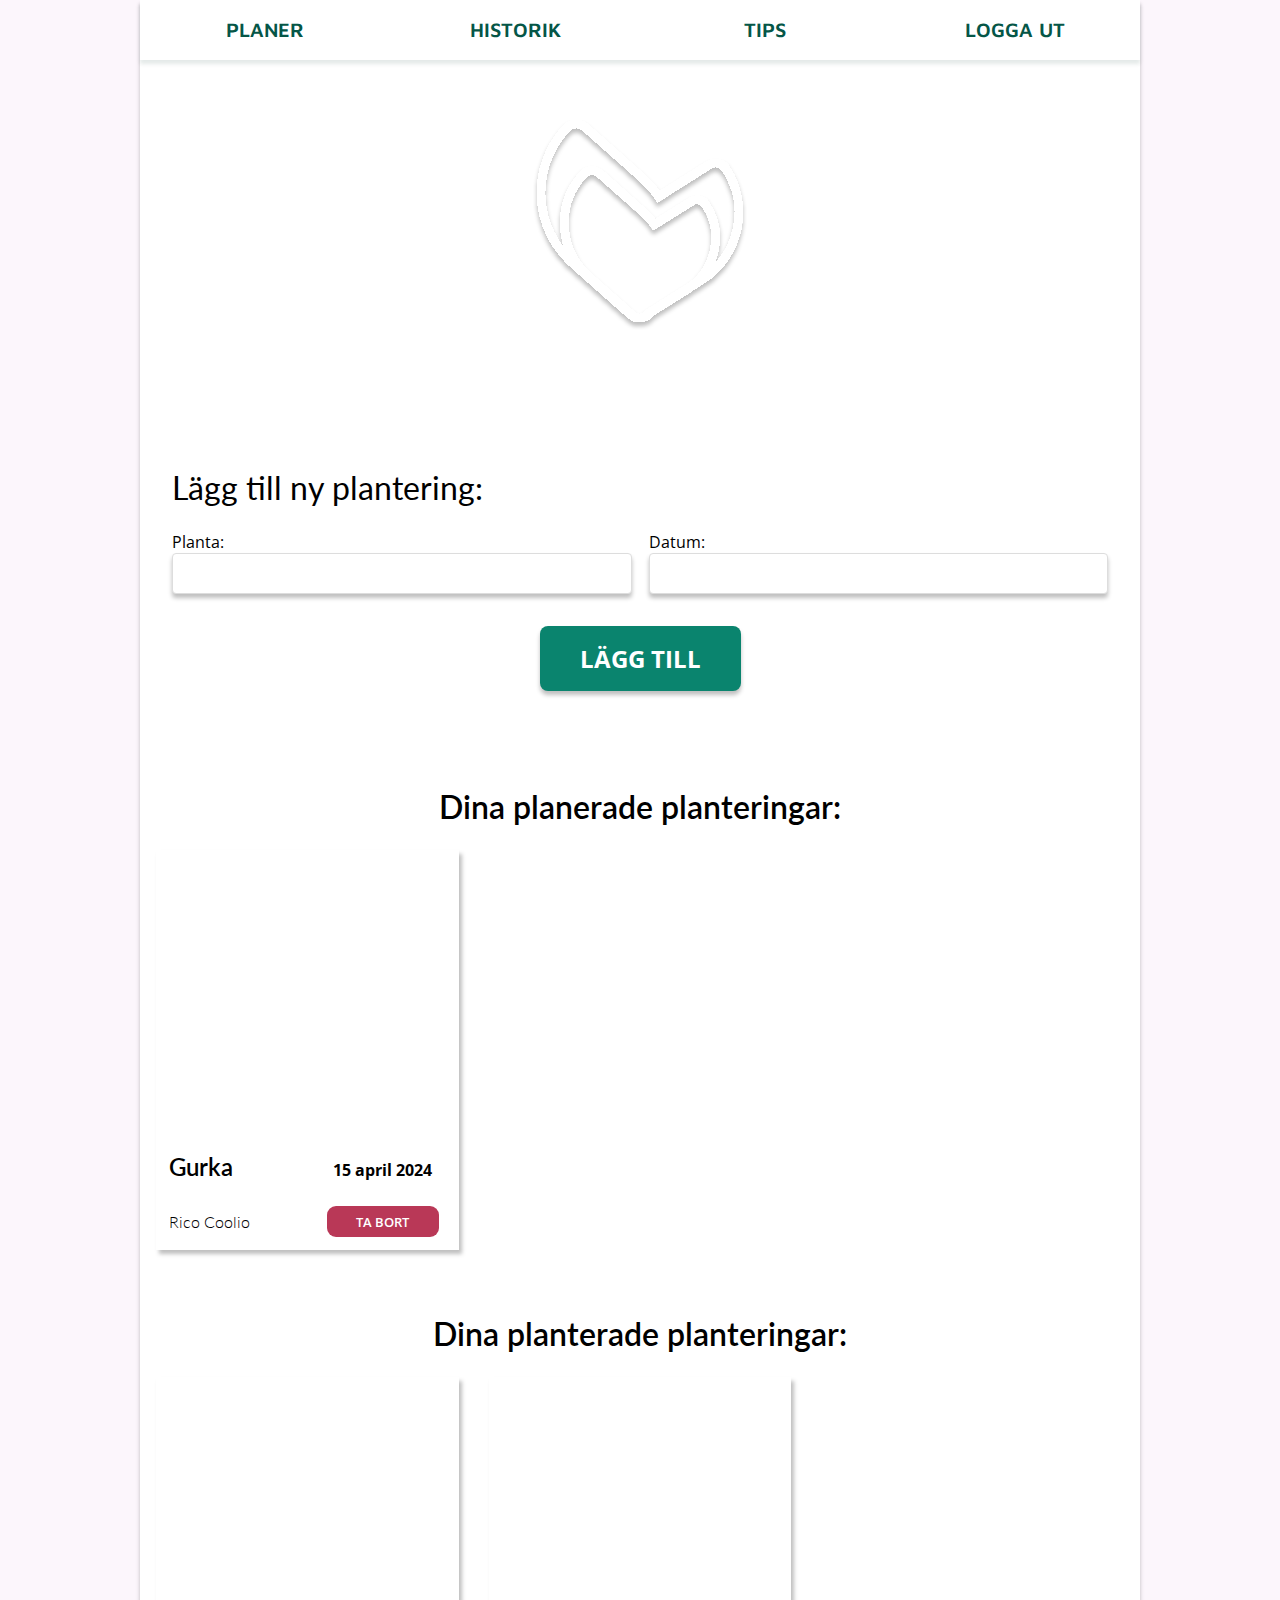
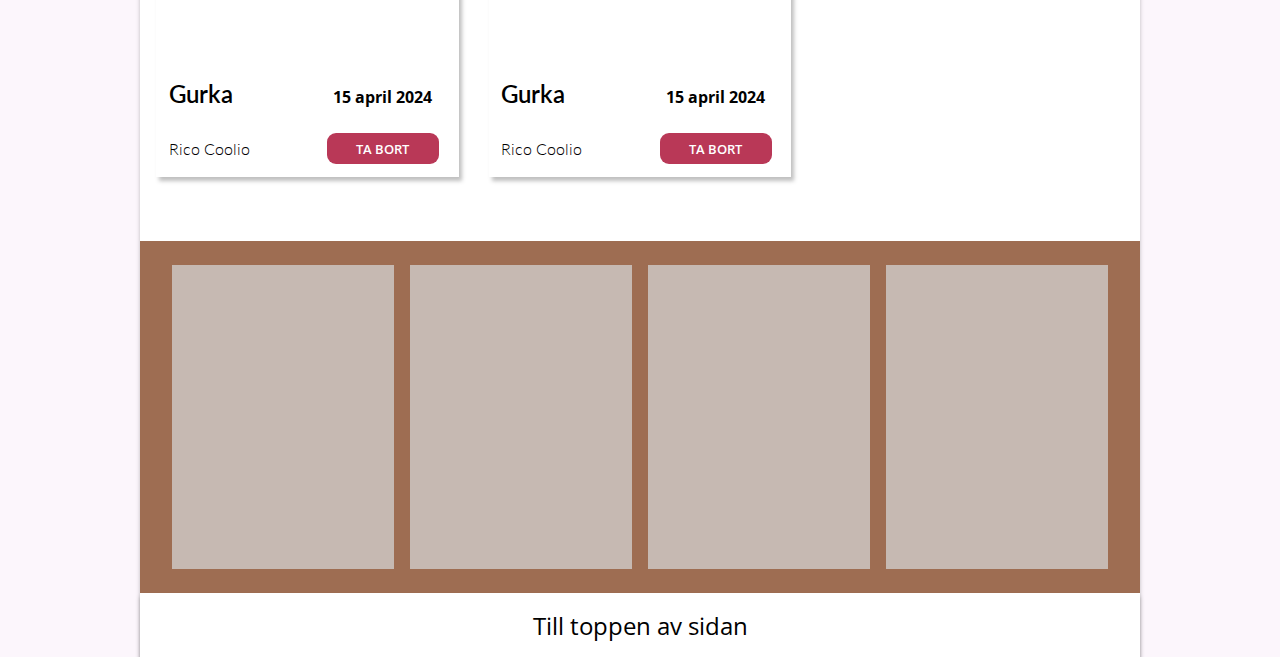
==== commit 415bde8b: "final release" ====
--- a/mina_sidor.html
+++ b/mina_sidor.html
@@ -13,7 +13,7 @@
 		<section class="hamburger-menu">
 			<hr><hr><hr>
 		</section>
-		<nav class="navigation-menu">
+		<nav class="navigation">
 			<a href="index.html">PLANER</a>
 			<a href="#">HISTORIK</a>
 			<a href="#">TIPS</a>
@@ -98,7 +98,7 @@
 		<a href="#">Till toppen av sidan</a>
 	</section>
 	</footer>
-
+<div class="jesper-loves-divs"></div>
 </div>
 </body>
 </html>--- a/style.css
+++ b/style.css
@@ -204,7 +204,7 @@
 }
 
 /* Centrerar "Visa fler" */
-.show-more { 
+.show-more {
     display: flex;
     justify-content: center;
 }
@@ -457,7 +457,7 @@
 
 /* Header styling */
 .mina-sidor-logo {
-    height: 20rem;
+    height: 23.5rem;
     background-image: url(https://images.unsplash.com/photo-1586281010691-f9da4be5b1f7?q=80&w=2787&auto=format&fit=crop&ixlib=rb-4.0.3&ixid=M3wxMjA3fDB8MHxwaG90by1wYWdlfHx8fGVufDB8fHx8fA%3D%3D);
     background-size: cover;
     background-position: center;
@@ -469,6 +469,12 @@
     color: white;
     font-family: 'Maven Pro', sans-serif;
 }
+
+.mina-sidor-logo h1 {
+    font-size: 40px;
+    font-weight: 500;
+}
+
 /* Wrapper för hela form sektionen */
 .form-wrapper {
     display: flex;
@@ -482,7 +488,7 @@
     align-self: flex-start;
     margin: 2rem 0 1.25rem 0;
     font-size: 2rem;
-    font-weight: 400;
+    font-weight: 400 !important;
 }
 /* Input wrapper för placering*/
 .input-wrapper {
@@ -559,7 +565,7 @@
 /* MEDIA QUERIES */
 
 @media screen and (max-width: 600px) {
-    
+
     /* Header grid setup mobile view*/
     .index-header {
         grid-template-columns: 1fr 1fr;
@@ -569,11 +575,11 @@
             grid-column: 1 / 3;
             grid-row: 1;
         }
-        
+
         .box-top{
             grid-column: 1;
-            grid-row: 2;   
-            
+            grid-row: 2;
+
             img {
                 height: 70%;
             }
@@ -582,11 +588,11 @@
             .box-bottom{
                 grid-column: 2;
                 grid-row: 2;
-        
+
                 img {
                     height: 70%;
                 }
-            }    
+            }
         }
 
     /* Gör hamburger menyn synlig på båda sidorna */
@@ -598,7 +604,7 @@
     .navigation {
         display: none;
     }
-    
+
     /* Planned planthood h1 mobile view */
     .main-h1 {
         font-size: 2rem;
@@ -717,7 +723,7 @@
             .grid-view-1 {
             height: 20rem;
             column-gap: 10px;
-            
+
         /* Göm logo i mobile view */
             img {
                 display: none;
@@ -753,9 +759,9 @@
     .mina-sidor-main h2 {
         font-size: 1rem;
     }
-    
+
     /* Wrappar runt hela formen */
-    .form-wrapper { 
+    .form-wrapper {
         align-items: flex-start;
         margin-left: 1rem;
 
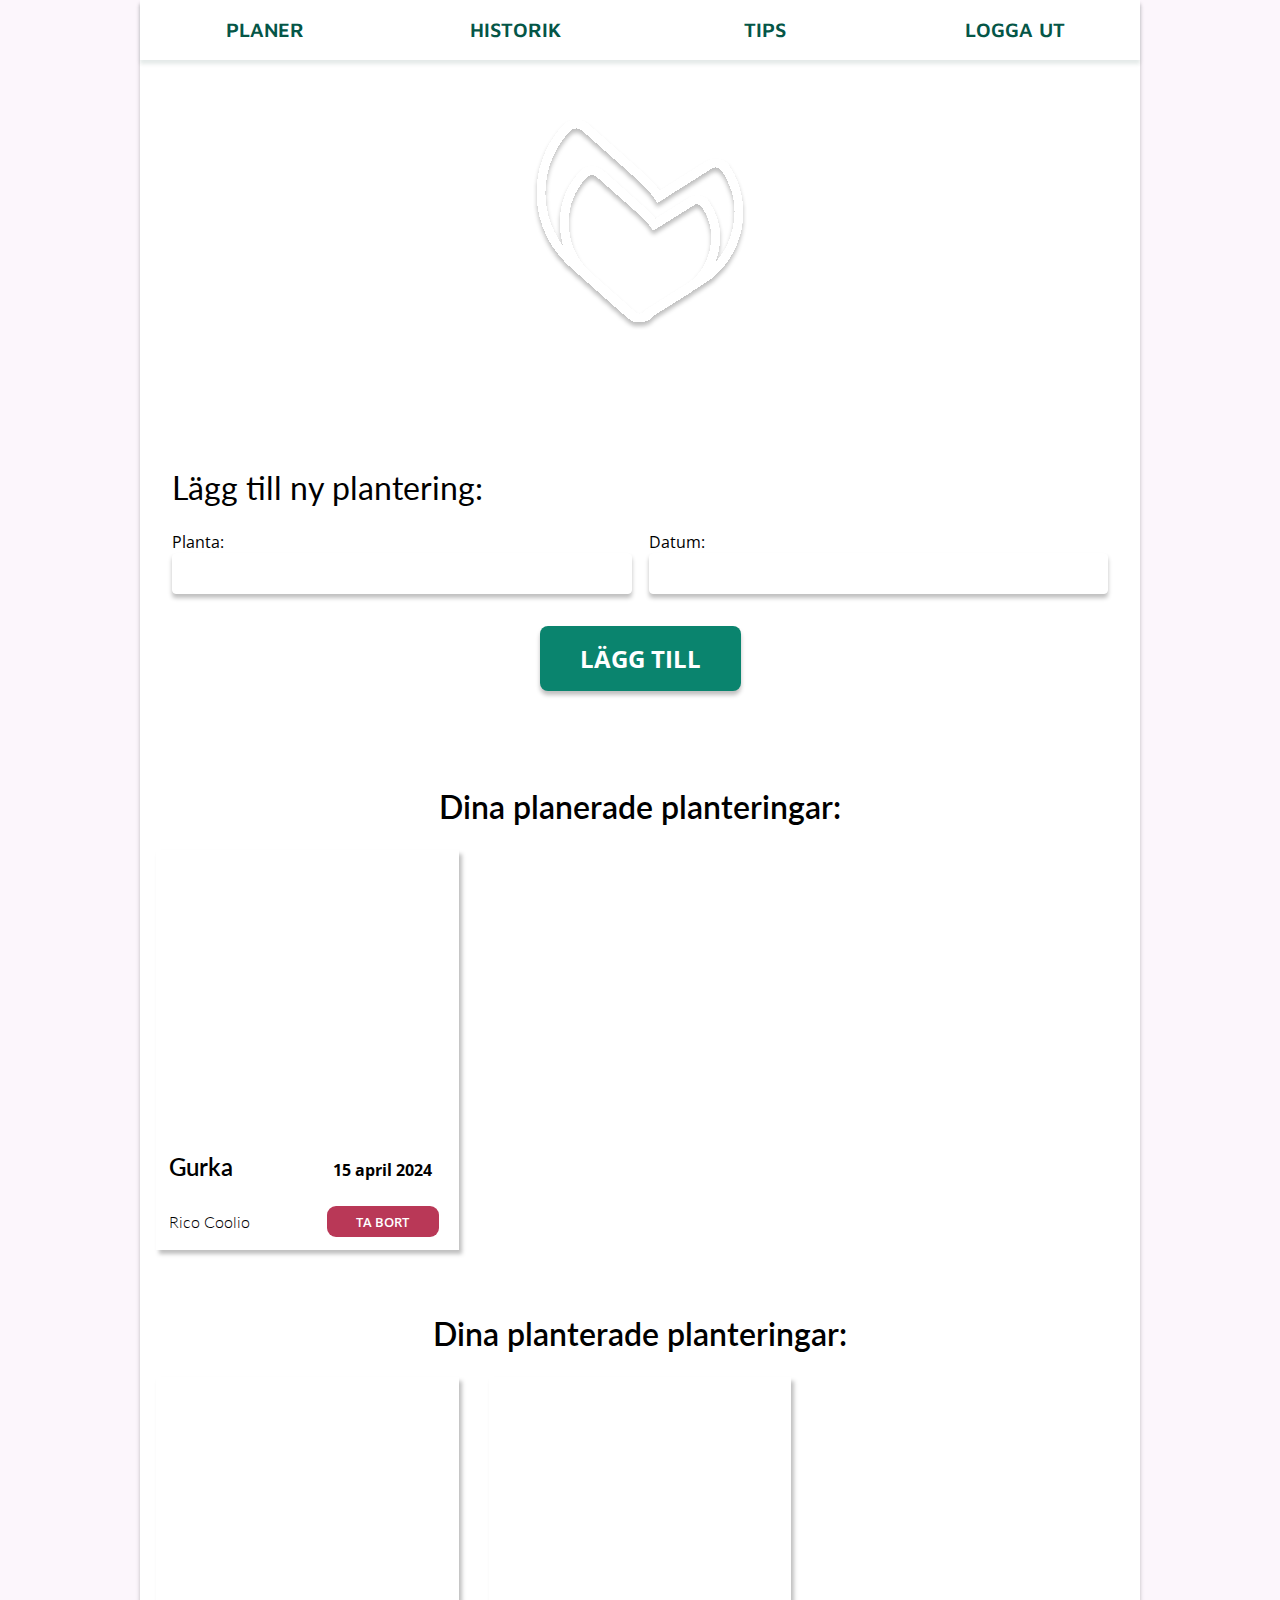
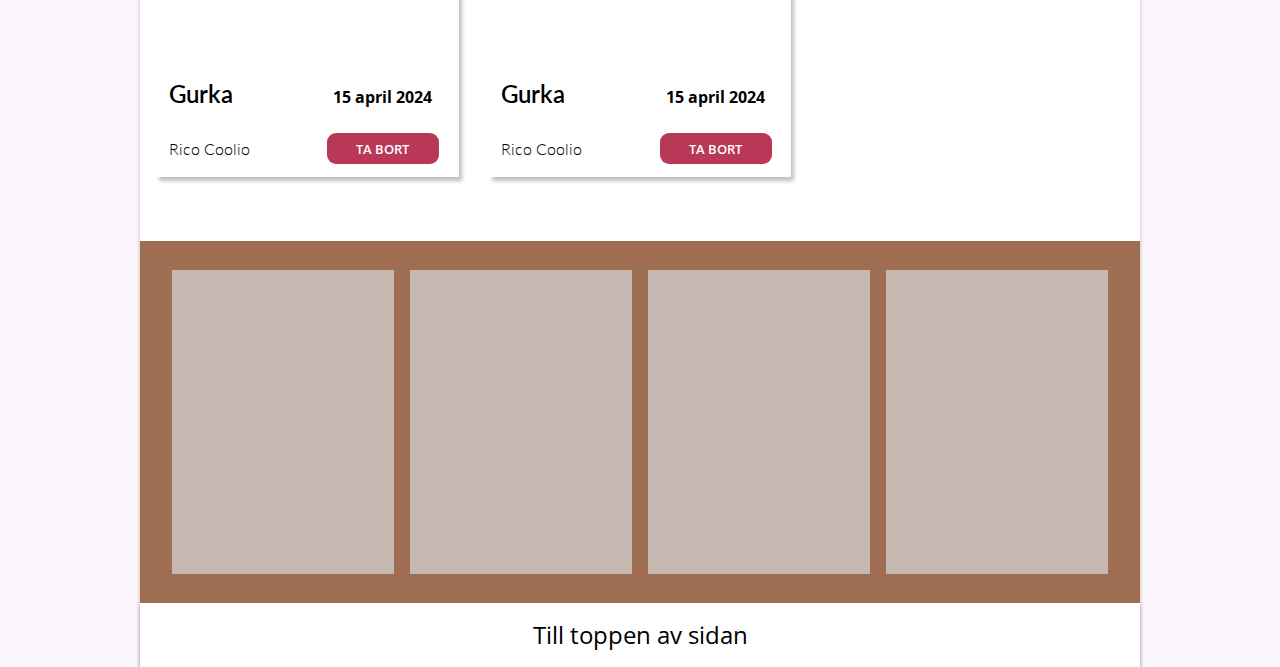
==== commit 0c3fc786: "Lang" ====
--- a/mina_sidor.html
+++ b/mina_sidor.html
@@ -1,5 +1,5 @@
 <!DOCTYPE html>
-<html lang="en">
+<html lang="sv">
 <head>
 	<meta charset="UTF-8">
 	<meta name="viewport" content="width=device-width, initial-scale=1.0">
--- a/style.css
+++ b/style.css
@@ -15,7 +15,7 @@
     align-items: flex-start;
 }
 
-/* Wrapper runt allt content */
+/* Wrapper runt allt innehåll */
 .wrapper {
     max-width: 1000px;
     background-color: #FFFFFF;
@@ -86,7 +86,6 @@
     display: none;
 }
 
-
 /* ****** NAVIGATION MENY ****** */
 .navigation {
     display: flex;
@@ -98,7 +97,7 @@
     font-weight: 600;
     justify-content: space-around;
 
-    /* Stylar a i menyn med storleken och färg samt håller den klickbar */
+    /* Stylar a i menyn med storlek och färg samt håller den klickbar */
     a {
         text-decoration: none;
         color: inherit;
@@ -363,7 +362,6 @@
 /* Hover på soptunneikonen */
 .trash:hover {
     cursor: pointer;
-
 }
 
 /* Styling på boxen under korten */
@@ -463,9 +461,9 @@
     background-position: center;
     background-repeat: no-repeat;
     display: flex;
+    flex-direction: column;
     justify-content: center;
     align-items: center;
-    flex-direction: column;
     color: white;
     font-family: 'Maven Pro', sans-serif;
 }
@@ -505,10 +503,9 @@
 }
 /* Form label/input wrapper styling */
 .mina-sidor-input input {
-
     width: 100%;
     padding: 8px;
-    border: 1px solid #ddd;
+    border: 1px solid #FFFFFF;
     border-radius: 4px;
     box-shadow: 0px 4px 4px 0px rgba(0, 0, 0, 0.25);
     font-size: 1.25rem;
@@ -516,7 +513,6 @@
 /* Grid för korten */
 .mina-sidor-planned-1, .mina-sidor-planned-2 {
     width: 100%;
-    min-width: 800px;
     display: grid;
     grid-template-columns: repeat(3, 1fr);
     gap: 30px;
@@ -542,7 +538,7 @@
         background-size: cover;
         background-position: center;
         background-repeat: no-repeat;
-        margin: 1.5rem 0;
+        margin: 1.8rem 0;
         height: 19rem;
         background-color: lightgray;
         opacity: 75%;
@@ -623,7 +619,7 @@
     .så-tips-btn, .planterade-plantor-btn {
         align-self: center;
     }
-    /* Grid layout / styling mobile view */
+    /* Grid layout för index / styling mobile view */
     .grid-section {
         grid-template-columns: 1fr 1fr;
         padding: 1rem;
@@ -700,19 +696,15 @@
 
     .mina-sidor-logo {
         height: 30rem;
+        box-shadow: 0px 4px 4px 0px rgba(0, 0, 0, 0.25);
     }
     /* Form styling mobile view */
     .mina-sidor-input {
         flex-direction: column;
     }
-    /* Grid 1 styling mobile view */
-    .mina-sidor-planned-1 {
-        grid-template-columns: 1fr;
-        width: 50%;
-        min-width: 183px;
-    }
-    /* Grid 2 styling mobile view */
-    .mina-sidor-planned-2 {
+
+    /* Grid min sidor styling mobile view */
+    .mina-sidor-planned-1,.mina-sidor-planned-2 {
         grid-template-columns: 1fr 1fr;
         column-gap: 1rem;
         min-width: 350px;
@@ -769,7 +761,7 @@
     /* Wrapper runt h2 i form */
     .form-wrapper h2 {
         align-self: center;
-
+        font-size: 1.5rem;
     }
     /* Add knapp styling */
     .add-btn{
@@ -794,7 +786,5 @@
         .footer-image-3, .footer-image-4{
             margin-top: 1rem;
         }
-
-    }
-
+    }
 }